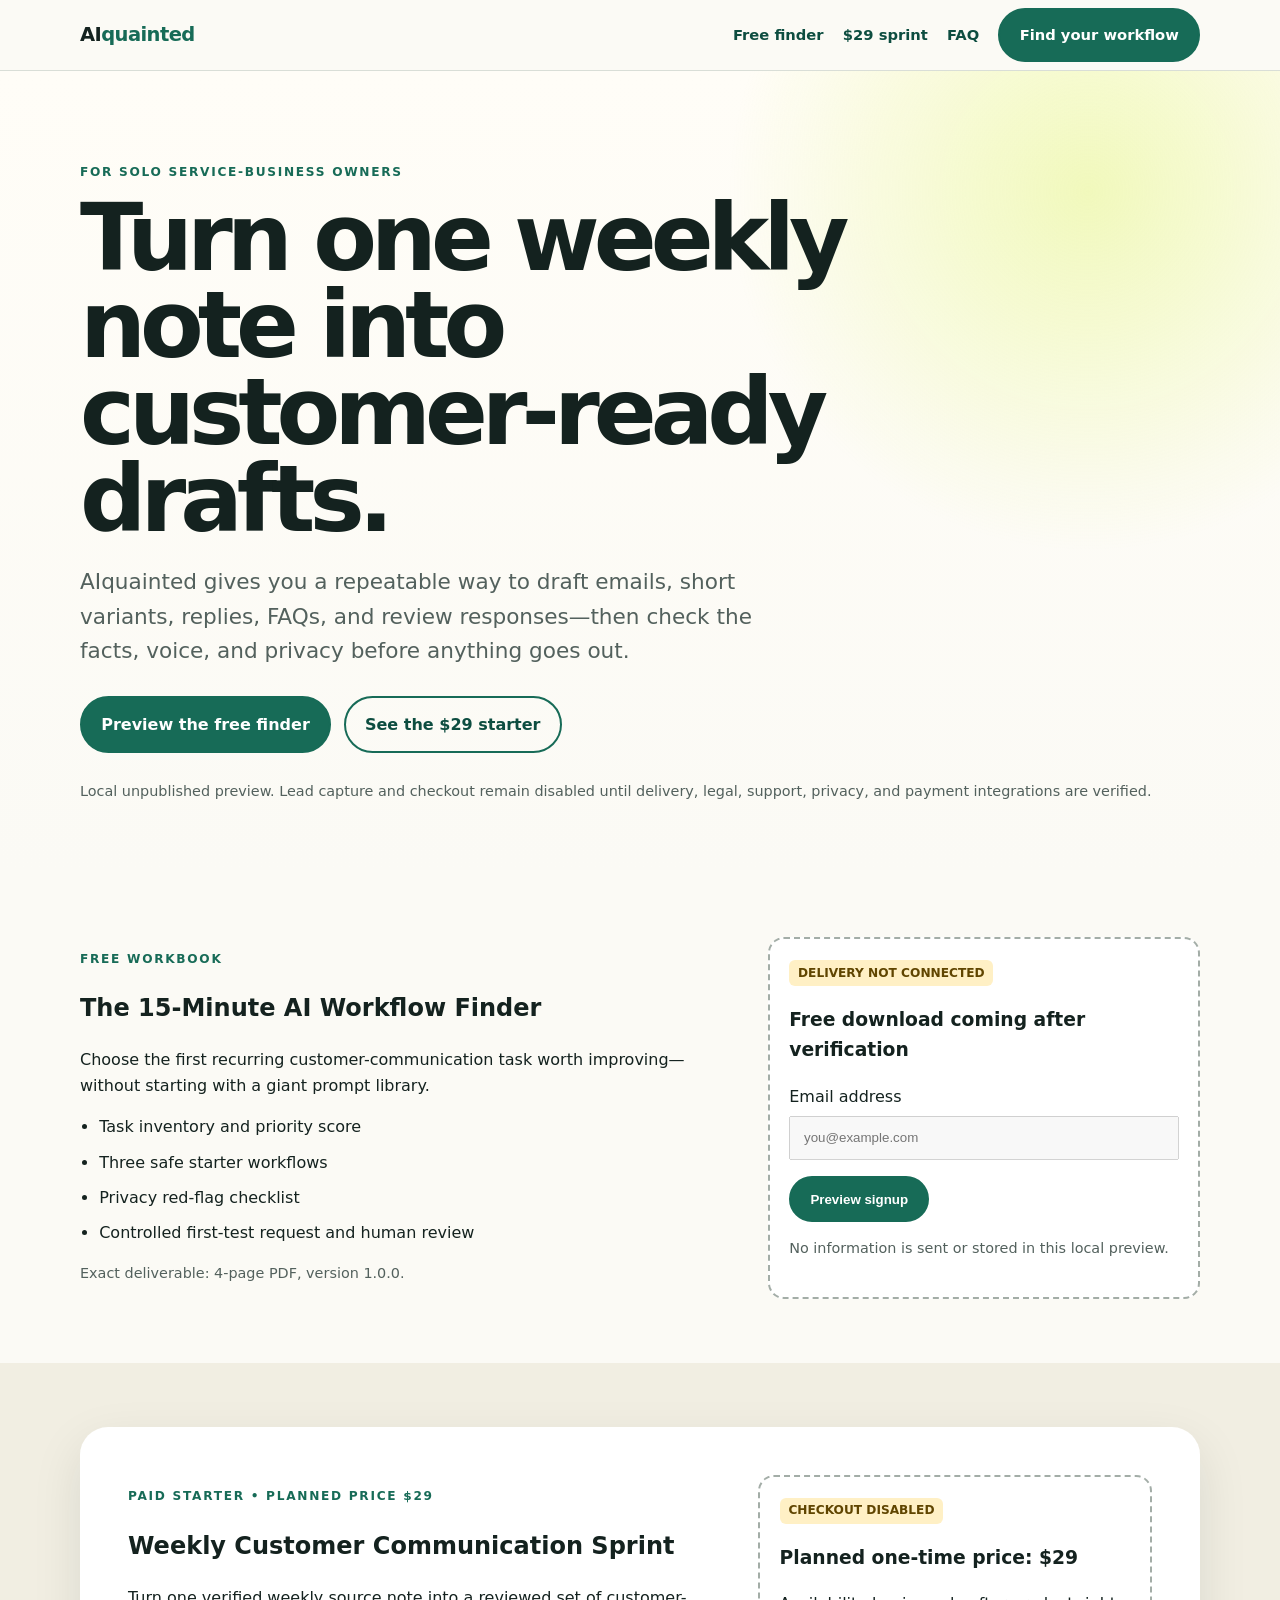
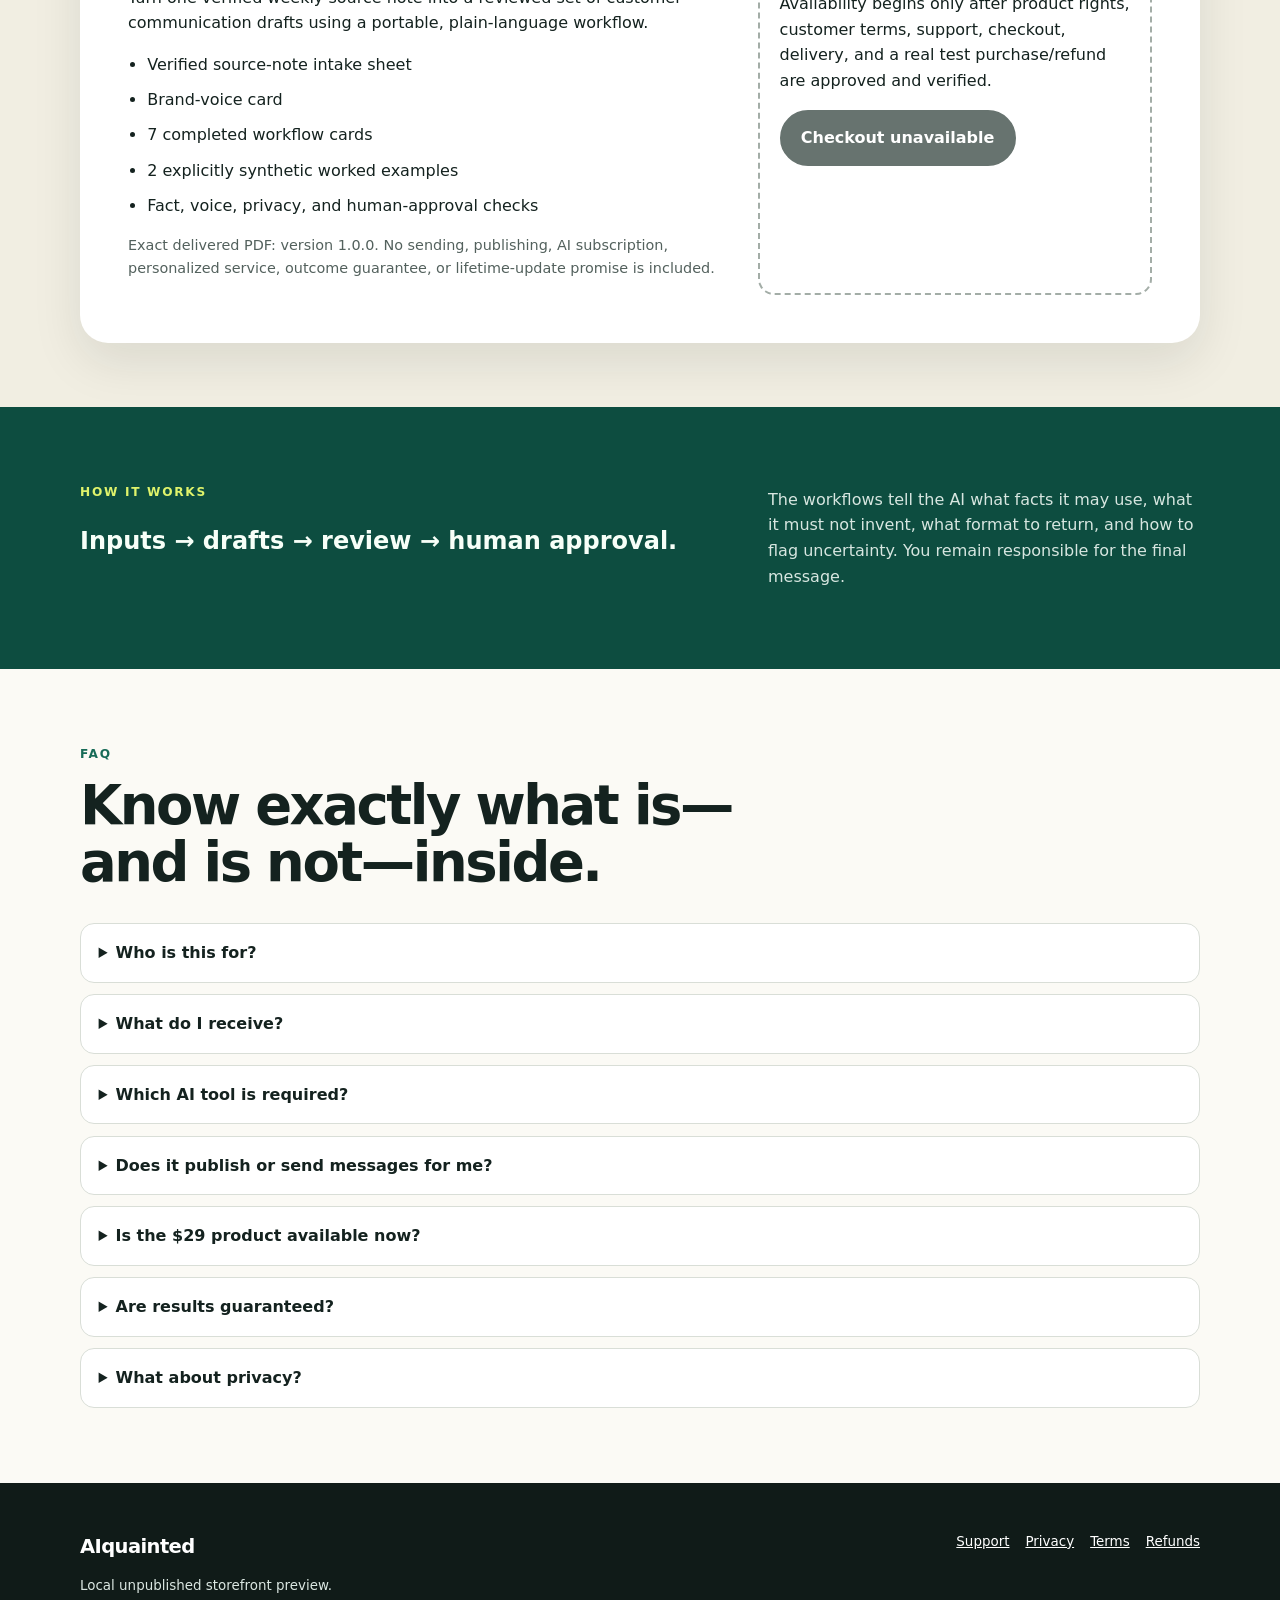
==== index.html @ bd60808c "Publish AIquainted prelaunch storefront" ====
<!doctype html><html lang="en"><head><meta charset="utf-8"><meta name="viewport" content="width=device-width,initial-scale=1"><meta name="description" content="A practical weekly customer-communication workflow for solo service-business owners."><title>AIquainted — Customer communication workflows for solo owners</title><link rel="stylesheet" href="assets/styles.css"><script defer src="assets/config.js"></script><script defer src="assets/site.js"></script></head><body><a class="skip" href="#main">Skip to content</a><header class="site-header"><div class="wrap nav"><a class="brand" href="index.html">AI<span>quainted</span></a><nav aria-label="Primary"><ul><li><a href="#free">Free finder</a></li><li><a href="#sprint">$29 sprint</a></li><li><a href="#faq">FAQ</a></li><li><a class="button" href="#free">Find your workflow</a></li></ul></nav></div></header><main id="main"><section class="hero"><div class="wrap"><p class="eyebrow">For solo service-business owners</p><h1>Turn one weekly note into customer-ready drafts.</h1><p class="lede">AIquainted gives you a repeatable way to draft emails, short variants, replies, FAQs, and review responses—then check the facts, voice, and privacy before anything goes out.</p><div class="actions"><a class="button" href="#free">Preview the free finder</a><a class="button secondary" href="#sprint">See the $29 starter</a></div><p class="note">Local unpublished preview. Lead capture and checkout remain disabled until delivery, legal, support, privacy, and payment integrations are verified.</p></div></section><section id="free"><div class="wrap two-col"><div><p class="eyebrow">Free workbook</p><h2>The 15-Minute AI Workflow Finder</h2><p>Choose the first recurring customer-communication task worth improving—without starting with a giant prompt library.</p><ul class="checklist"><li>Task inventory and priority score</li><li>Three safe starter workflows</li><li>Privacy red-flag checklist</li><li>Controlled first-test request and human review</li></ul><p class="note">Exact deliverable: 4-page PDF, version 1.0.0.</p></div><form class="placeholder" data-lead-form novalidate><span class="status">Delivery not connected</span><h3>Free download coming after verification</h3><label for="email">Email address</label><input id="email" name="email" type="email" autocomplete="email" disabled style="width:100%;padding:.8rem;margin:.4rem 0 1rem" placeholder="you@example.com"><button class="button" type="submit">Preview signup</button><p class="note">No information is sent or stored in this local preview.</p><p role="status" aria-live="polite"></p></form></div></section><section id="sprint" class="product"><div class="wrap"><div class="product-box two-col"><div><p class="eyebrow">Paid starter • planned price $29</p><h2>Weekly Customer Communication Sprint</h2><p>Turn one verified weekly source note into a reviewed set of customer-communication drafts using a portable, plain-language workflow.</p><ul class="checklist"><li>Verified source-note intake sheet</li><li>Brand-voice card</li><li>7 completed workflow cards</li><li>2 explicitly synthetic worked examples</li><li>Fact, voice, privacy, and human-approval checks</li></ul><p class="note">Exact delivered PDF: version 1.0.0. No sending, publishing, AI subscription, personalized service, outcome guarantee, or lifetime-update promise is included.</p></div><div class="placeholder"><span class="status">Checkout disabled</span><h3>Planned one-time price: $29</h3><p>Availability begins only after product rights, customer terms, support, checkout, delivery, and a real test purchase/refund are approved and verified.</p><a class="button" href="#" aria-disabled="true" data-event="checkout_start">Checkout unavailable</a></div></div></div></section><section class="band"><div class="wrap two-col"><div><p class="eyebrow">How it works</p><h2>Inputs → drafts → review → human approval.</h2></div><div><p>The workflows tell the AI what facts it may use, what it must not invent, what format to return, and how to flag uncertainty. You remain responsible for the final message.</p></div></div></section><section id="faq" class="faq"><div class="wrap"><div class="section-head"><p class="eyebrow">FAQ</p><h2>Know exactly what is—and is not—inside.</h2></div><details><summary>Who is this for?</summary><p>Solo service-business owners who create customer communications at least a few times a month and want a more repeatable AI-assisted process.</p></details><details><summary>What do I receive?</summary><p>The free Finder is a 4-page PDF. The paid Sprint is a versioned PDF containing two setup sheets, 7 workflow cards, 2 synthetic examples, and final review instructions.</p></details><details><summary>Which AI tool is required?</summary><p>No specific brand is required. The copy/paste workflows are designed for major general-purpose chat assistants. You provide your own tool and must check its current data controls.</p></details><details><summary>Does it publish or send messages for me?</summary><p>No. It creates a controlled drafting and review process. A human must verify and approve every customer-facing output.</p></details><details><summary>Is the $29 product available now?</summary><p>No. $29 is the planned initial test price. Checkout and lead capture are disabled until legal terms, support, delivery, payment, privacy, and end-to-end testing are complete.</p></details><details><summary>Are results guaranteed?</summary><p>No. AI output varies and can be incorrect. The package includes review steps but does not guarantee time savings, sales, accuracy, or other business outcomes.</p></details><details><summary>What about privacy?</summary><p>Do not paste secrets or customer-sensitive information. Use redacted placeholders and review the chosen provider’s current data settings and policies.</p></details></div></section></main><footer class="site-footer"><div class="wrap footer-grid"><div><a class="brand" href="index.html" style="color:white">AIquainted</a><p class="small">Local unpublished storefront preview.</p></div><div class="footer-links small"><a href="support.html">Support</a><a href="privacy.html">Privacy</a><a href="terms.html">Terms</a><a href="refunds.html">Refunds</a></div></div></footer></body></html>
---- assets/styles.css ----
:root{--ink:#14221f;--muted:#53615d;--paper:#fbfaf5;--cream:#f1eee2;--green:#176b57;--green2:#0d4d40;--lime:#dff36b;--line:#d9ded7;--white:#fff;--shadow:0 18px 50px rgba(20,34,31,.10);font-family:Inter,ui-sans-serif,system-ui,-apple-system,BlinkMacSystemFont,"Segoe UI",sans-serif;color:var(--ink);background:var(--paper);font-synthesis:none}*{box-sizing:border-box}html{scroll-behavior:smooth}body{margin:0;line-height:1.6}a{color:var(--green2)}a:focus-visible,button:focus-visible,input:focus-visible{outline:3px solid #d09b00;outline-offset:3px}.skip{position:absolute;left:-9999px}.skip:focus{left:1rem;top:1rem;background:#fff;padding:.7rem;z-index:99}.wrap{width:min(1120px,calc(100% - 2rem));margin:auto}.site-header{position:sticky;top:0;z-index:20;background:rgba(251,250,245,.95);border-bottom:1px solid var(--line);backdrop-filter:blur(12px)}.nav{min-height:70px;display:flex;align-items:center;justify-content:space-between;gap:1rem}.brand{font-size:1.22rem;font-weight:850;text-decoration:none;color:var(--ink);letter-spacing:-.03em}.brand span{color:var(--green)}nav ul{display:flex;align-items:center;gap:1.2rem;list-style:none;margin:0;padding:0}nav a{text-decoration:none;font-weight:700;font-size:.92rem}.hero{padding:5rem 0 3.5rem;background:radial-gradient(circle at 85% 15%,rgba(223,243,107,.42),transparent 28%),linear-gradient(180deg,#fffdf7,var(--paper))}.eyebrow{color:var(--green);font-size:.76rem;letter-spacing:.14em;text-transform:uppercase;font-weight:900}.hero-grid,.two-col{display:grid;gap:2.5rem}.hero h1{font-size:clamp(2.5rem,8vw,5.8rem);line-height:.94;letter-spacing:-.065em;max-width:850px;margin:.4rem 0 1.25rem}.lede{font-size:clamp(1.1rem,2vw,1.35rem);color:var(--muted);max-width:700px}.actions{display:flex;flex-wrap:wrap;gap:.8rem;margin:1.7rem 0}.button{display:inline-block;border-radius:999px;padding:.85rem 1.2rem;background:var(--green);color:#fff;text-decoration:none;font-weight:800;border:2px solid var(--green);cursor:pointer}.button:hover{background:var(--green2)}.button.secondary{background:transparent;color:var(--green2)}.button[aria-disabled=true]{background:#67736f;border-color:#67736f;cursor:not-allowed}.note{font-size:.9rem;color:var(--muted)}section{padding:4rem 0}.section-head{max-width:720px;margin-bottom:2rem}.section-head h2,h1.page-title{font-size:clamp(2rem,5vw,3.4rem);line-height:1.05;letter-spacing:-.045em;margin:.3rem 0 1rem}.cards{display:grid;gap:1rem}.card{background:#fff;border:1px solid var(--line);border-radius:20px;padding:1.35rem;box-shadow:0 8px 24px rgba(20,34,31,.04)}.card h3{margin:.1rem 0 .5rem}.number{font-weight:900;color:var(--green);font-size:.85rem}.band{background:var(--green2);color:#f7fff8}.band .eyebrow{color:var(--lime)}.band .note,.band p{color:#d7e6e0}.product{background:var(--cream)}.product-box{background:#fff;border-radius:28px;padding:clamp(1.4rem,4vw,3rem);box-shadow:var(--shadow)}.checklist{padding-left:1.2rem}.checklist li{margin:.6rem 0}.placeholder{border:2px dashed #a3ada7;background:#fff;padding:1.2rem;border-radius:16px}.status{display:inline-block;background:#fff0c5;color:#604500;padding:.2rem .55rem;border-radius:6px;font-size:.76rem;font-weight:900;text-transform:uppercase}.faq details{background:#fff;border:1px solid var(--line);border-radius:14px;padding:1rem 1.1rem;margin:.7rem 0}.faq summary{font-weight:800;cursor:pointer}.page{padding:4rem 0;min-height:65vh}.prose{max-width:780px}.prose h2{margin-top:2rem}.callout{border-left:5px solid var(--lime);background:#f4f7e4;padding:1rem 1.2rem}.site-footer{background:#101b18;color:#dbe7e2;padding:3rem 0}.site-footer a{color:#fff}.footer-grid{display:grid;gap:1.5rem}.footer-links{display:flex;flex-wrap:wrap;gap:1rem}.small{font-size:.84rem}.visually-hidden{position:absolute;width:1px;height:1px;padding:0;margin:-1px;overflow:hidden;clip:rect(0,0,0,0);white-space:nowrap;border:0}@media(min-width:700px){.cards{grid-template-columns:repeat(3,1fr)}.two-col{grid-template-columns:1.2fr .8fr}.footer-grid{grid-template-columns:1fr auto;align-items:start}}@media(max-width:699px){nav ul li:not(:last-child){display:none}.hero{padding-top:3.5rem}.button{width:100%;text-align:center}}@media(prefers-reduced-motion:reduce){html{scroll-behavior:auto}*{animation:none!important;transition:none!important}}
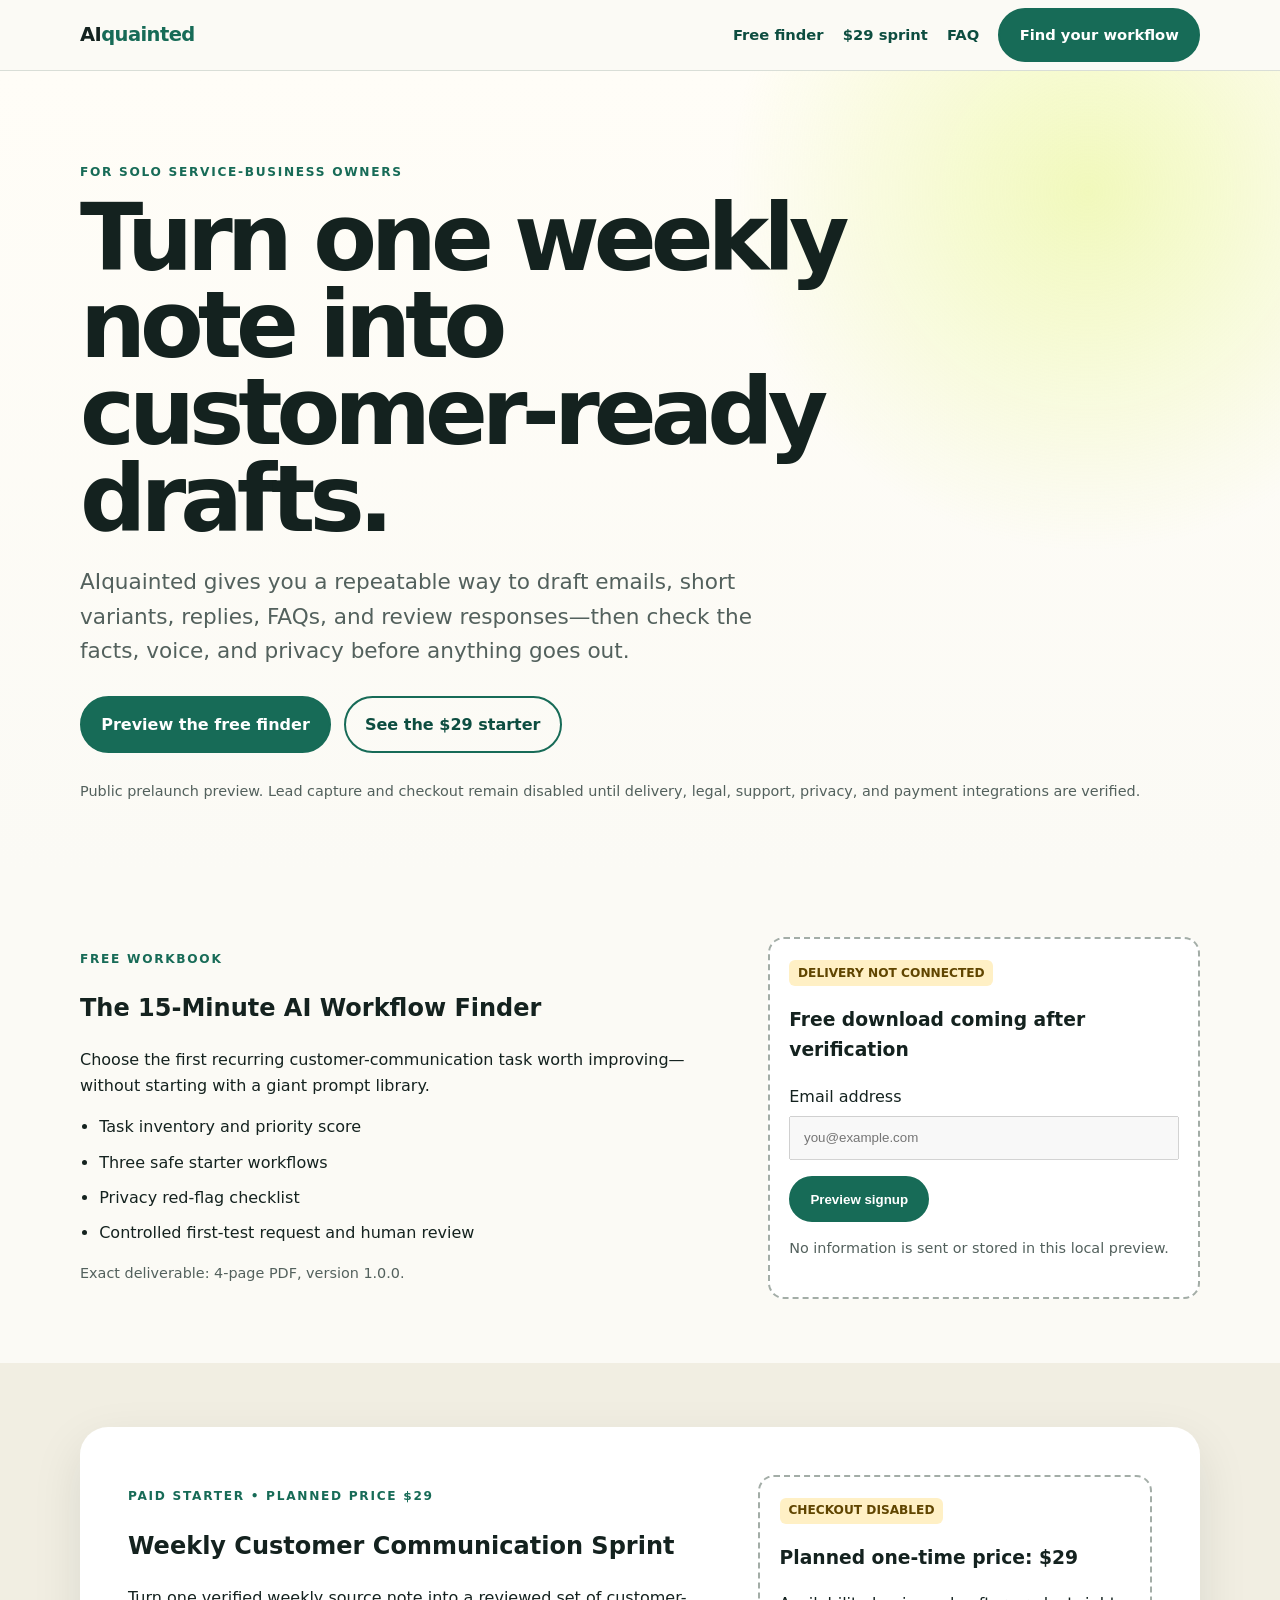
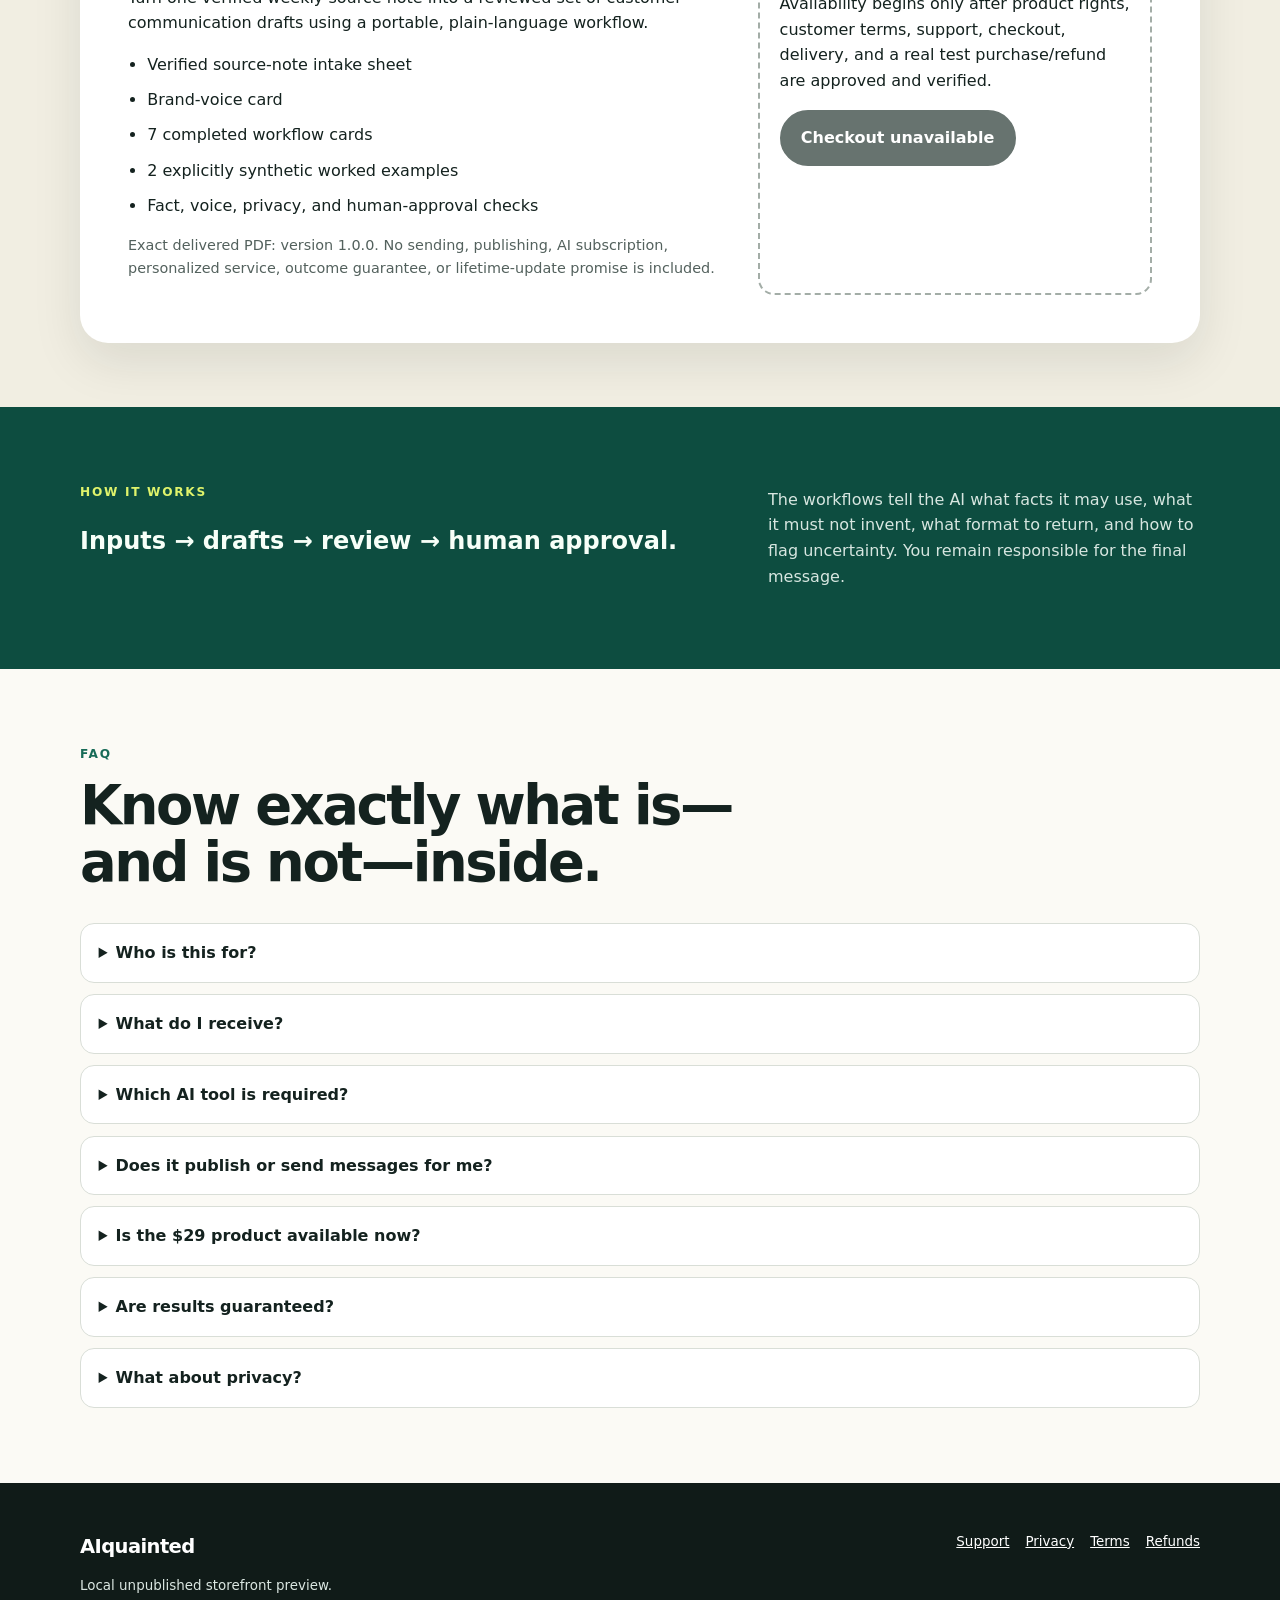
==== commit de241652: "Correct prelaunch status wording" ====
--- a/index.html
+++ b/index.html
@@ -1 +1 @@
-<!doctype html><html lang="en"><head><meta charset="utf-8"><meta name="viewport" content="width=device-width,initial-scale=1"><meta name="description" content="A practical weekly customer-communication workflow for solo service-business owners."><title>AIquainted — Customer communication workflows for solo owners</title><link rel="stylesheet" href="assets/styles.css"><script defer src="assets/config.js"></script><script defer src="assets/site.js"></script></head><body><a class="skip" href="#main">Skip to content</a><header class="site-header"><div class="wrap nav"><a class="brand" href="index.html">AI<span>quainted</span></a><nav aria-label="Primary"><ul><li><a href="#free">Free finder</a></li><li><a href="#sprint">$29 sprint</a></li><li><a href="#faq">FAQ</a></li><li><a class="button" href="#free">Find your workflow</a></li></ul></nav></div></header><main id="main"><section class="hero"><div class="wrap"><p class="eyebrow">For solo service-business owners</p><h1>Turn one weekly note into customer-ready drafts.</h1><p class="lede">AIquainted gives you a repeatable way to draft emails, short variants, replies, FAQs, and review responses—then check the facts, voice, and privacy before anything goes out.</p><div class="actions"><a class="button" href="#free">Preview the free finder</a><a class="button secondary" href="#sprint">See the $29 starter</a></div><p class="note">Local unpublished preview. Lead capture and checkout remain disabled until delivery, legal, support, privacy, and payment integrations are verified.</p></div></section><section id="free"><div class="wrap two-col"><div><p class="eyebrow">Free workbook</p><h2>The 15-Minute AI Workflow Finder</h2><p>Choose the first recurring customer-communication task worth improving—without starting with a giant prompt library.</p><ul class="checklist"><li>Task inventory and priority score</li><li>Three safe starter workflows</li><li>Privacy red-flag checklist</li><li>Controlled first-test request and human review</li></ul><p class="note">Exact deliverable: 4-page PDF, version 1.0.0.</p></div><form class="placeholder" data-lead-form novalidate><span class="status">Delivery not connected</span><h3>Free download coming after verification</h3><label for="email">Email address</label><input id="email" name="email" type="email" autocomplete="email" disabled style="width:100%;padding:.8rem;margin:.4rem 0 1rem" placeholder="you@example.com"><button class="button" type="submit">Preview signup</button><p class="note">No information is sent or stored in this local preview.</p><p role="status" aria-live="polite"></p></form></div></section><section id="sprint" class="product"><div class="wrap"><div class="product-box two-col"><div><p class="eyebrow">Paid starter • planned price $29</p><h2>Weekly Customer Communication Sprint</h2><p>Turn one verified weekly source note into a reviewed set of customer-communication drafts using a portable, plain-language workflow.</p><ul class="checklist"><li>Verified source-note intake sheet</li><li>Brand-voice card</li><li>7 completed workflow cards</li><li>2 explicitly synthetic worked examples</li><li>Fact, voice, privacy, and human-approval checks</li></ul><p class="note">Exact delivered PDF: version 1.0.0. No sending, publishing, AI subscription, personalized service, outcome guarantee, or lifetime-update promise is included.</p></div><div class="placeholder"><span class="status">Checkout disabled</span><h3>Planned one-time price: $29</h3><p>Availability begins only after product rights, customer terms, support, checkout, delivery, and a real test purchase/refund are approved and verified.</p><a class="button" href="#" aria-disabled="true" data-event="checkout_start">Checkout unavailable</a></div></div></div></section><section class="band"><div class="wrap two-col"><div><p class="eyebrow">How it works</p><h2>Inputs → drafts → review → human approval.</h2></div><div><p>The workflows tell the AI what facts it may use, what it must not invent, what format to return, and how to flag uncertainty. You remain responsible for the final message.</p></div></div></section><section id="faq" class="faq"><div class="wrap"><div class="section-head"><p class="eyebrow">FAQ</p><h2>Know exactly what is—and is not—inside.</h2></div><details><summary>Who is this for?</summary><p>Solo service-business owners who create customer communications at least a few times a month and want a more repeatable AI-assisted process.</p></details><details><summary>What do I receive?</summary><p>The free Finder is a 4-page PDF. The paid Sprint is a versioned PDF containing two setup sheets, 7 workflow cards, 2 synthetic examples, and final review instructions.</p></details><details><summary>Which AI tool is required?</summary><p>No specific brand is required. The copy/paste workflows are designed for major general-purpose chat assistants. You provide your own tool and must check its current data controls.</p></details><details><summary>Does it publish or send messages for me?</summary><p>No. It creates a controlled drafting and review process. A human must verify and approve every customer-facing output.</p></details><details><summary>Is the $29 product available now?</summary><p>No. $29 is the planned initial test price. Checkout and lead capture are disabled until legal terms, support, delivery, payment, privacy, and end-to-end testing are complete.</p></details><details><summary>Are results guaranteed?</summary><p>No. AI output varies and can be incorrect. The package includes review steps but does not guarantee time savings, sales, accuracy, or other business outcomes.</p></details><details><summary>What about privacy?</summary><p>Do not paste secrets or customer-sensitive information. Use redacted placeholders and review the chosen provider’s current data settings and policies.</p></details></div></section></main><footer class="site-footer"><div class="wrap footer-grid"><div><a class="brand" href="index.html" style="color:white">AIquainted</a><p class="small">Local unpublished storefront preview.</p></div><div class="footer-links small"><a href="support.html">Support</a><a href="privacy.html">Privacy</a><a href="terms.html">Terms</a><a href="refunds.html">Refunds</a></div></div></footer></body></html>+<!doctype html><html lang="en"><head><meta charset="utf-8"><meta name="viewport" content="width=device-width,initial-scale=1"><meta name="description" content="A practical weekly customer-communication workflow for solo service-business owners."><title>AIquainted — Customer communication workflows for solo owners</title><link rel="stylesheet" href="assets/styles.css"><script defer src="assets/config.js"></script><script defer src="assets/site.js"></script></head><body><a class="skip" href="#main">Skip to content</a><header class="site-header"><div class="wrap nav"><a class="brand" href="index.html">AI<span>quainted</span></a><nav aria-label="Primary"><ul><li><a href="#free">Free finder</a></li><li><a href="#sprint">$29 sprint</a></li><li><a href="#faq">FAQ</a></li><li><a class="button" href="#free">Find your workflow</a></li></ul></nav></div></header><main id="main"><section class="hero"><div class="wrap"><p class="eyebrow">For solo service-business owners</p><h1>Turn one weekly note into customer-ready drafts.</h1><p class="lede">AIquainted gives you a repeatable way to draft emails, short variants, replies, FAQs, and review responses—then check the facts, voice, and privacy before anything goes out.</p><div class="actions"><a class="button" href="#free">Preview the free finder</a><a class="button secondary" href="#sprint">See the $29 starter</a></div><p class="note">Public prelaunch preview. Lead capture and checkout remain disabled until delivery, legal, support, privacy, and payment integrations are verified.</p></div></section><section id="free"><div class="wrap two-col"><div><p class="eyebrow">Free workbook</p><h2>The 15-Minute AI Workflow Finder</h2><p>Choose the first recurring customer-communication task worth improving—without starting with a giant prompt library.</p><ul class="checklist"><li>Task inventory and priority score</li><li>Three safe starter workflows</li><li>Privacy red-flag checklist</li><li>Controlled first-test request and human review</li></ul><p class="note">Exact deliverable: 4-page PDF, version 1.0.0.</p></div><form class="placeholder" data-lead-form novalidate><span class="status">Delivery not connected</span><h3>Free download coming after verification</h3><label for="email">Email address</label><input id="email" name="email" type="email" autocomplete="email" disabled style="width:100%;padding:.8rem;margin:.4rem 0 1rem" placeholder="you@example.com"><button class="button" type="submit">Preview signup</button><p class="note">No information is sent or stored in this local preview.</p><p role="status" aria-live="polite"></p></form></div></section><section id="sprint" class="product"><div class="wrap"><div class="product-box two-col"><div><p class="eyebrow">Paid starter • planned price $29</p><h2>Weekly Customer Communication Sprint</h2><p>Turn one verified weekly source note into a reviewed set of customer-communication drafts using a portable, plain-language workflow.</p><ul class="checklist"><li>Verified source-note intake sheet</li><li>Brand-voice card</li><li>7 completed workflow cards</li><li>2 explicitly synthetic worked examples</li><li>Fact, voice, privacy, and human-approval checks</li></ul><p class="note">Exact delivered PDF: version 1.0.0. No sending, publishing, AI subscription, personalized service, outcome guarantee, or lifetime-update promise is included.</p></div><div class="placeholder"><span class="status">Checkout disabled</span><h3>Planned one-time price: $29</h3><p>Availability begins only after product rights, customer terms, support, checkout, delivery, and a real test purchase/refund are approved and verified.</p><a class="button" href="#" aria-disabled="true" data-event="checkout_start">Checkout unavailable</a></div></div></div></section><section class="band"><div class="wrap two-col"><div><p class="eyebrow">How it works</p><h2>Inputs → drafts → review → human approval.</h2></div><div><p>The workflows tell the AI what facts it may use, what it must not invent, what format to return, and how to flag uncertainty. You remain responsible for the final message.</p></div></div></section><section id="faq" class="faq"><div class="wrap"><div class="section-head"><p class="eyebrow">FAQ</p><h2>Know exactly what is—and is not—inside.</h2></div><details><summary>Who is this for?</summary><p>Solo service-business owners who create customer communications at least a few times a month and want a more repeatable AI-assisted process.</p></details><details><summary>What do I receive?</summary><p>The free Finder is a 4-page PDF. The paid Sprint is a versioned PDF containing two setup sheets, 7 workflow cards, 2 synthetic examples, and final review instructions.</p></details><details><summary>Which AI tool is required?</summary><p>No specific brand is required. The copy/paste workflows are designed for major general-purpose chat assistants. You provide your own tool and must check its current data controls.</p></details><details><summary>Does it publish or send messages for me?</summary><p>No. It creates a controlled drafting and review process. A human must verify and approve every customer-facing output.</p></details><details><summary>Is the $29 product available now?</summary><p>No. $29 is the planned initial test price. Checkout and lead capture are disabled until legal terms, support, delivery, payment, privacy, and end-to-end testing are complete.</p></details><details><summary>Are results guaranteed?</summary><p>No. AI output varies and can be incorrect. The package includes review steps but does not guarantee time savings, sales, accuracy, or other business outcomes.</p></details><details><summary>What about privacy?</summary><p>Do not paste secrets or customer-sensitive information. Use redacted placeholders and review the chosen provider’s current data settings and policies.</p></details></div></section></main><footer class="site-footer"><div class="wrap footer-grid"><div><a class="brand" href="index.html" style="color:white">AIquainted</a><p class="small">Local unpublished storefront preview.</p></div><div class="footer-links small"><a href="support.html">Support</a><a href="privacy.html">Privacy</a><a href="terms.html">Terms</a><a href="refunds.html">Refunds</a></div></div></footer></body></html>
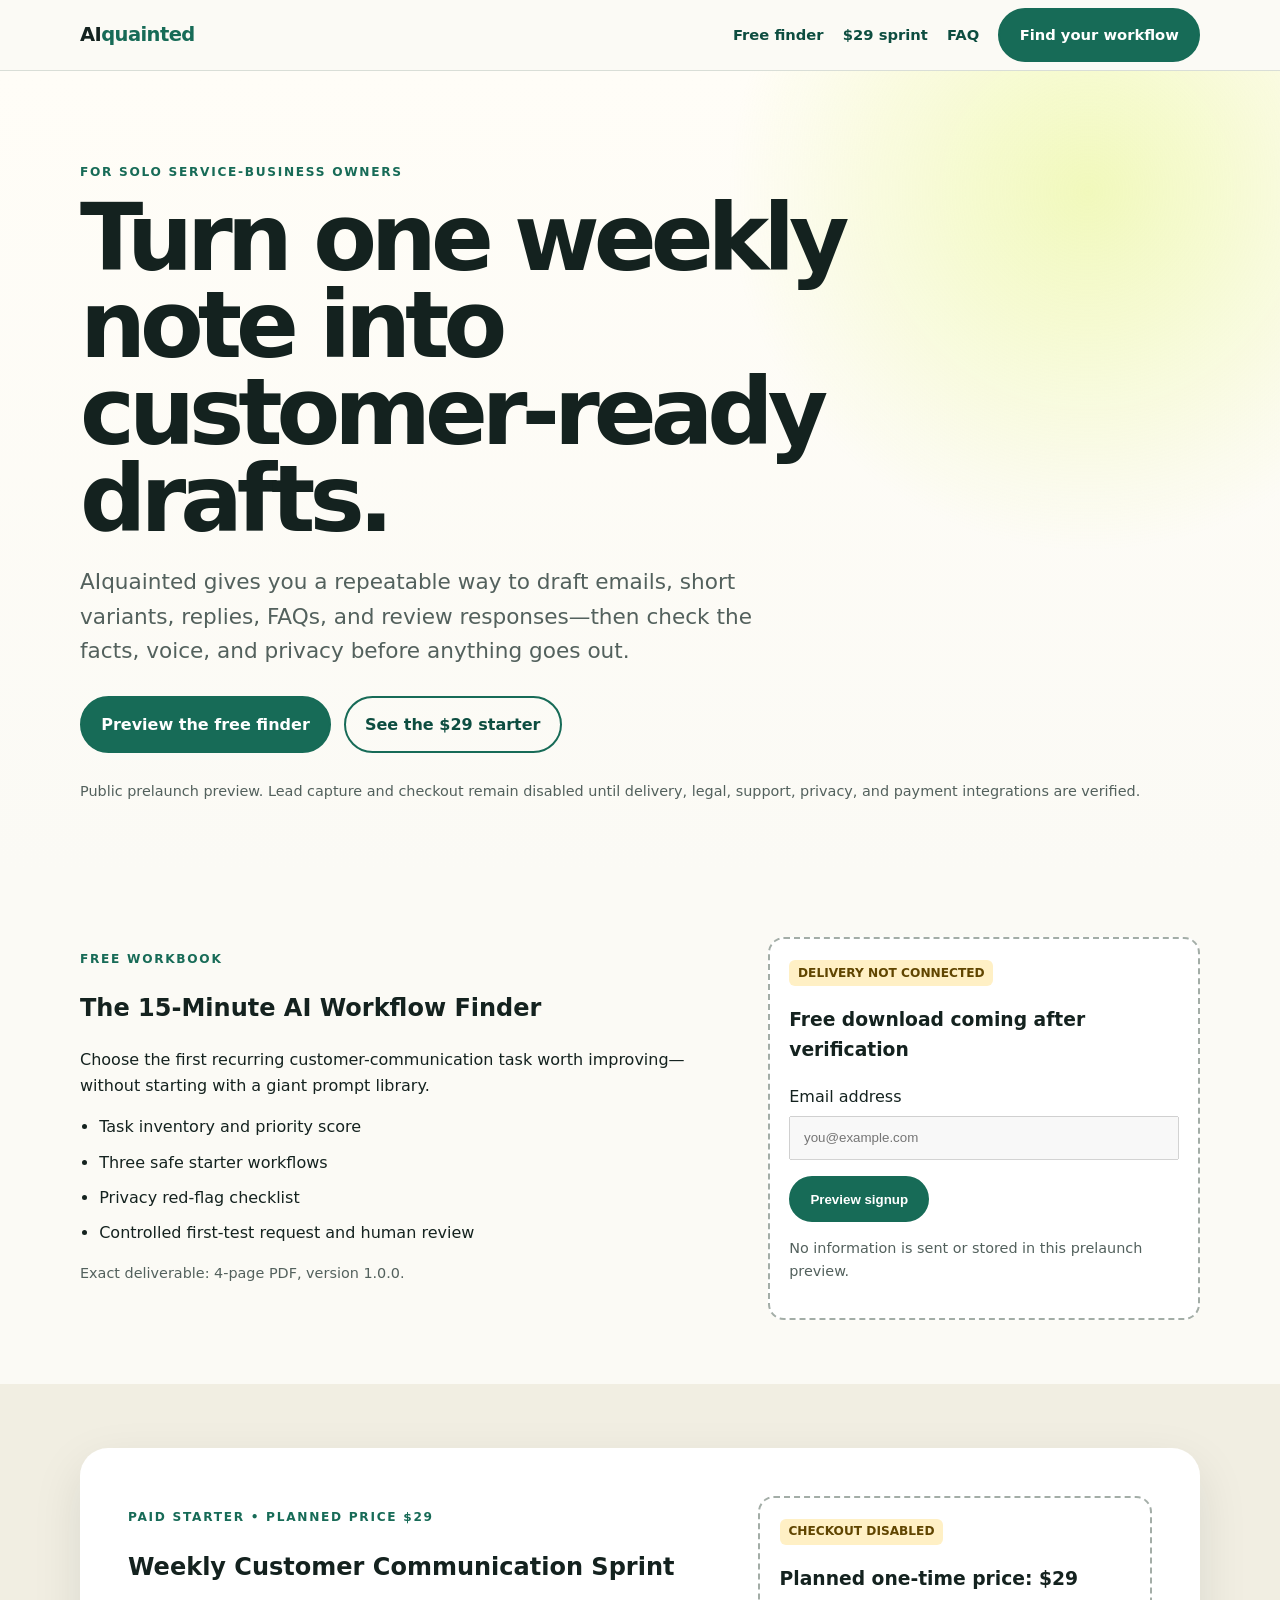
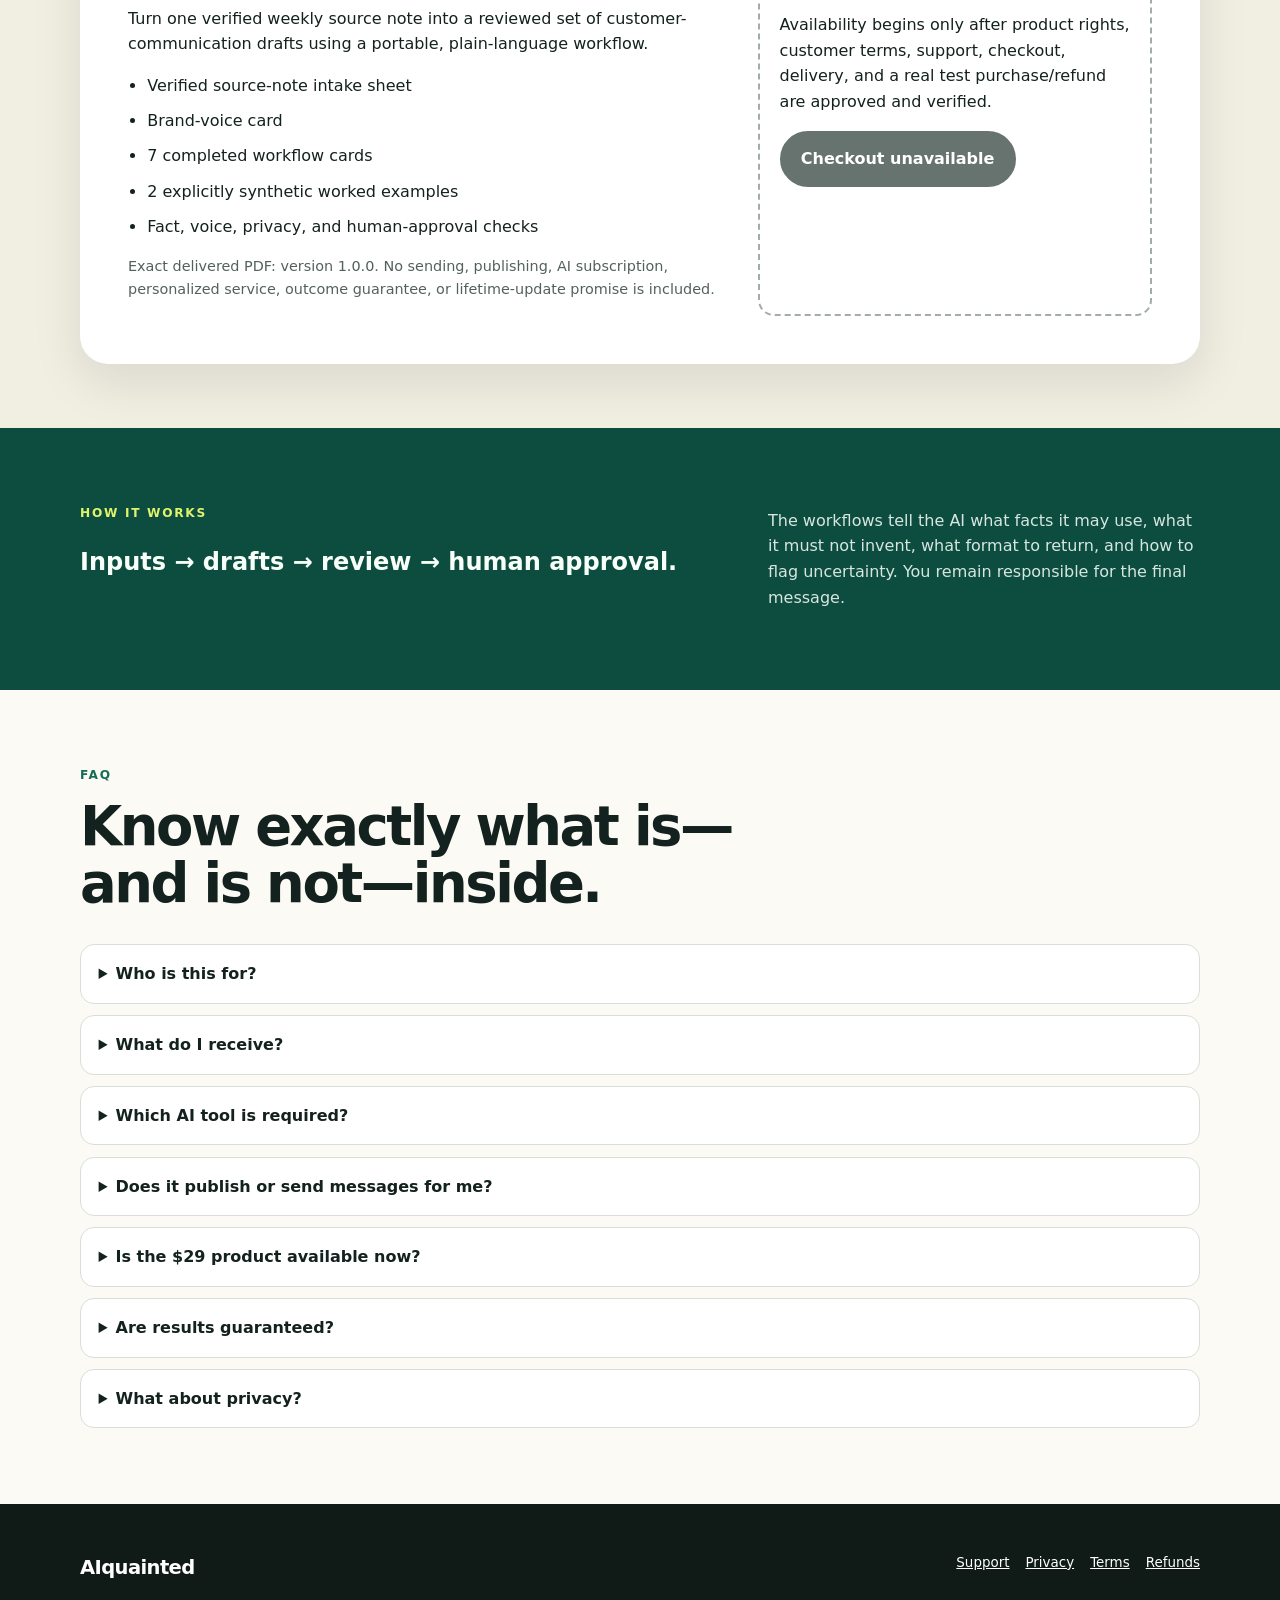
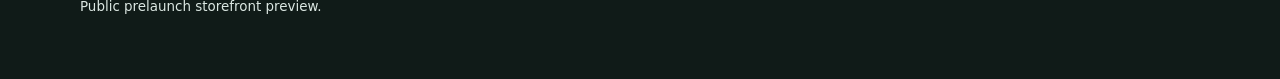
==== commit a3332ee3: "Finalize public preview labels" ====
--- a/index.html
+++ b/index.html
@@ -1 +1 @@
-<!doctype html><html lang="en"><head><meta charset="utf-8"><meta name="viewport" content="width=device-width,initial-scale=1"><meta name="description" content="A practical weekly customer-communication workflow for solo service-business owners."><title>AIquainted — Customer communication workflows for solo owners</title><link rel="stylesheet" href="assets/styles.css"><script defer src="assets/config.js"></script><script defer src="assets/site.js"></script></head><body><a class="skip" href="#main">Skip to content</a><header class="site-header"><div class="wrap nav"><a class="brand" href="index.html">AI<span>quainted</span></a><nav aria-label="Primary"><ul><li><a href="#free">Free finder</a></li><li><a href="#sprint">$29 sprint</a></li><li><a href="#faq">FAQ</a></li><li><a class="button" href="#free">Find your workflow</a></li></ul></nav></div></header><main id="main"><section class="hero"><div class="wrap"><p class="eyebrow">For solo service-business owners</p><h1>Turn one weekly note into customer-ready drafts.</h1><p class="lede">AIquainted gives you a repeatable way to draft emails, short variants, replies, FAQs, and review responses—then check the facts, voice, and privacy before anything goes out.</p><div class="actions"><a class="button" href="#free">Preview the free finder</a><a class="button secondary" href="#sprint">See the $29 starter</a></div><p class="note">Public prelaunch preview. Lead capture and checkout remain disabled until delivery, legal, support, privacy, and payment integrations are verified.</p></div></section><section id="free"><div class="wrap two-col"><div><p class="eyebrow">Free workbook</p><h2>The 15-Minute AI Workflow Finder</h2><p>Choose the first recurring customer-communication task worth improving—without starting with a giant prompt library.</p><ul class="checklist"><li>Task inventory and priority score</li><li>Three safe starter workflows</li><li>Privacy red-flag checklist</li><li>Controlled first-test request and human review</li></ul><p class="note">Exact deliverable: 4-page PDF, version 1.0.0.</p></div><form class="placeholder" data-lead-form novalidate><span class="status">Delivery not connected</span><h3>Free download coming after verification</h3><label for="email">Email address</label><input id="email" name="email" type="email" autocomplete="email" disabled style="width:100%;padding:.8rem;margin:.4rem 0 1rem" placeholder="you@example.com"><button class="button" type="submit">Preview signup</button><p class="note">No information is sent or stored in this local preview.</p><p role="status" aria-live="polite"></p></form></div></section><section id="sprint" class="product"><div class="wrap"><div class="product-box two-col"><div><p class="eyebrow">Paid starter • planned price $29</p><h2>Weekly Customer Communication Sprint</h2><p>Turn one verified weekly source note into a reviewed set of customer-communication drafts using a portable, plain-language workflow.</p><ul class="checklist"><li>Verified source-note intake sheet</li><li>Brand-voice card</li><li>7 completed workflow cards</li><li>2 explicitly synthetic worked examples</li><li>Fact, voice, privacy, and human-approval checks</li></ul><p class="note">Exact delivered PDF: version 1.0.0. No sending, publishing, AI subscription, personalized service, outcome guarantee, or lifetime-update promise is included.</p></div><div class="placeholder"><span class="status">Checkout disabled</span><h3>Planned one-time price: $29</h3><p>Availability begins only after product rights, customer terms, support, checkout, delivery, and a real test purchase/refund are approved and verified.</p><a class="button" href="#" aria-disabled="true" data-event="checkout_start">Checkout unavailable</a></div></div></div></section><section class="band"><div class="wrap two-col"><div><p class="eyebrow">How it works</p><h2>Inputs → drafts → review → human approval.</h2></div><div><p>The workflows tell the AI what facts it may use, what it must not invent, what format to return, and how to flag uncertainty. You remain responsible for the final message.</p></div></div></section><section id="faq" class="faq"><div class="wrap"><div class="section-head"><p class="eyebrow">FAQ</p><h2>Know exactly what is—and is not—inside.</h2></div><details><summary>Who is this for?</summary><p>Solo service-business owners who create customer communications at least a few times a month and want a more repeatable AI-assisted process.</p></details><details><summary>What do I receive?</summary><p>The free Finder is a 4-page PDF. The paid Sprint is a versioned PDF containing two setup sheets, 7 workflow cards, 2 synthetic examples, and final review instructions.</p></details><details><summary>Which AI tool is required?</summary><p>No specific brand is required. The copy/paste workflows are designed for major general-purpose chat assistants. You provide your own tool and must check its current data controls.</p></details><details><summary>Does it publish or send messages for me?</summary><p>No. It creates a controlled drafting and review process. A human must verify and approve every customer-facing output.</p></details><details><summary>Is the $29 product available now?</summary><p>No. $29 is the planned initial test price. Checkout and lead capture are disabled until legal terms, support, delivery, payment, privacy, and end-to-end testing are complete.</p></details><details><summary>Are results guaranteed?</summary><p>No. AI output varies and can be incorrect. The package includes review steps but does not guarantee time savings, sales, accuracy, or other business outcomes.</p></details><details><summary>What about privacy?</summary><p>Do not paste secrets or customer-sensitive information. Use redacted placeholders and review the chosen provider’s current data settings and policies.</p></details></div></section></main><footer class="site-footer"><div class="wrap footer-grid"><div><a class="brand" href="index.html" style="color:white">AIquainted</a><p class="small">Local unpublished storefront preview.</p></div><div class="footer-links small"><a href="support.html">Support</a><a href="privacy.html">Privacy</a><a href="terms.html">Terms</a><a href="refunds.html">Refunds</a></div></div></footer></body></html>+<!doctype html><html lang="en"><head><meta charset="utf-8"><meta name="viewport" content="width=device-width,initial-scale=1"><meta name="description" content="A practical weekly customer-communication workflow for solo service-business owners."><title>AIquainted — Customer communication workflows for solo owners</title><link rel="stylesheet" href="assets/styles.css"><script defer src="assets/config.js"></script><script defer src="assets/site.js"></script></head><body><a class="skip" href="#main">Skip to content</a><header class="site-header"><div class="wrap nav"><a class="brand" href="index.html">AI<span>quainted</span></a><nav aria-label="Primary"><ul><li><a href="#free">Free finder</a></li><li><a href="#sprint">$29 sprint</a></li><li><a href="#faq">FAQ</a></li><li><a class="button" href="#free">Find your workflow</a></li></ul></nav></div></header><main id="main"><section class="hero"><div class="wrap"><p class="eyebrow">For solo service-business owners</p><h1>Turn one weekly note into customer-ready drafts.</h1><p class="lede">AIquainted gives you a repeatable way to draft emails, short variants, replies, FAQs, and review responses—then check the facts, voice, and privacy before anything goes out.</p><div class="actions"><a class="button" href="#free">Preview the free finder</a><a class="button secondary" href="#sprint">See the $29 starter</a></div><p class="note">Public prelaunch preview. Lead capture and checkout remain disabled until delivery, legal, support, privacy, and payment integrations are verified.</p></div></section><section id="free"><div class="wrap two-col"><div><p class="eyebrow">Free workbook</p><h2>The 15-Minute AI Workflow Finder</h2><p>Choose the first recurring customer-communication task worth improving—without starting with a giant prompt library.</p><ul class="checklist"><li>Task inventory and priority score</li><li>Three safe starter workflows</li><li>Privacy red-flag checklist</li><li>Controlled first-test request and human review</li></ul><p class="note">Exact deliverable: 4-page PDF, version 1.0.0.</p></div><form class="placeholder" data-lead-form novalidate><span class="status">Delivery not connected</span><h3>Free download coming after verification</h3><label for="email">Email address</label><input id="email" name="email" type="email" autocomplete="email" disabled style="width:100%;padding:.8rem;margin:.4rem 0 1rem" placeholder="you@example.com"><button class="button" type="submit">Preview signup</button><p class="note">No information is sent or stored in this prelaunch preview.</p><p role="status" aria-live="polite"></p></form></div></section><section id="sprint" class="product"><div class="wrap"><div class="product-box two-col"><div><p class="eyebrow">Paid starter • planned price $29</p><h2>Weekly Customer Communication Sprint</h2><p>Turn one verified weekly source note into a reviewed set of customer-communication drafts using a portable, plain-language workflow.</p><ul class="checklist"><li>Verified source-note intake sheet</li><li>Brand-voice card</li><li>7 completed workflow cards</li><li>2 explicitly synthetic worked examples</li><li>Fact, voice, privacy, and human-approval checks</li></ul><p class="note">Exact delivered PDF: version 1.0.0. No sending, publishing, AI subscription, personalized service, outcome guarantee, or lifetime-update promise is included.</p></div><div class="placeholder"><span class="status">Checkout disabled</span><h3>Planned one-time price: $29</h3><p>Availability begins only after product rights, customer terms, support, checkout, delivery, and a real test purchase/refund are approved and verified.</p><a class="button" href="#" aria-disabled="true" data-event="checkout_start">Checkout unavailable</a></div></div></div></section><section class="band"><div class="wrap two-col"><div><p class="eyebrow">How it works</p><h2>Inputs → drafts → review → human approval.</h2></div><div><p>The workflows tell the AI what facts it may use, what it must not invent, what format to return, and how to flag uncertainty. You remain responsible for the final message.</p></div></div></section><section id="faq" class="faq"><div class="wrap"><div class="section-head"><p class="eyebrow">FAQ</p><h2>Know exactly what is—and is not—inside.</h2></div><details><summary>Who is this for?</summary><p>Solo service-business owners who create customer communications at least a few times a month and want a more repeatable AI-assisted process.</p></details><details><summary>What do I receive?</summary><p>The free Finder is a 4-page PDF. The paid Sprint is a versioned PDF containing two setup sheets, 7 workflow cards, 2 synthetic examples, and final review instructions.</p></details><details><summary>Which AI tool is required?</summary><p>No specific brand is required. The copy/paste workflows are designed for major general-purpose chat assistants. You provide your own tool and must check its current data controls.</p></details><details><summary>Does it publish or send messages for me?</summary><p>No. It creates a controlled drafting and review process. A human must verify and approve every customer-facing output.</p></details><details><summary>Is the $29 product available now?</summary><p>No. $29 is the planned initial test price. Checkout and lead capture are disabled until legal terms, support, delivery, payment, privacy, and end-to-end testing are complete.</p></details><details><summary>Are results guaranteed?</summary><p>No. AI output varies and can be incorrect. The package includes review steps but does not guarantee time savings, sales, accuracy, or other business outcomes.</p></details><details><summary>What about privacy?</summary><p>Do not paste secrets or customer-sensitive information. Use redacted placeholders and review the chosen provider’s current data settings and policies.</p></details></div></section></main><footer class="site-footer"><div class="wrap footer-grid"><div><a class="brand" href="index.html" style="color:white">AIquainted</a><p class="small">Public prelaunch storefront preview.</p></div><div class="footer-links small"><a href="support.html">Support</a><a href="privacy.html">Privacy</a><a href="terms.html">Terms</a><a href="refunds.html">Refunds</a></div></div></footer></body></html>
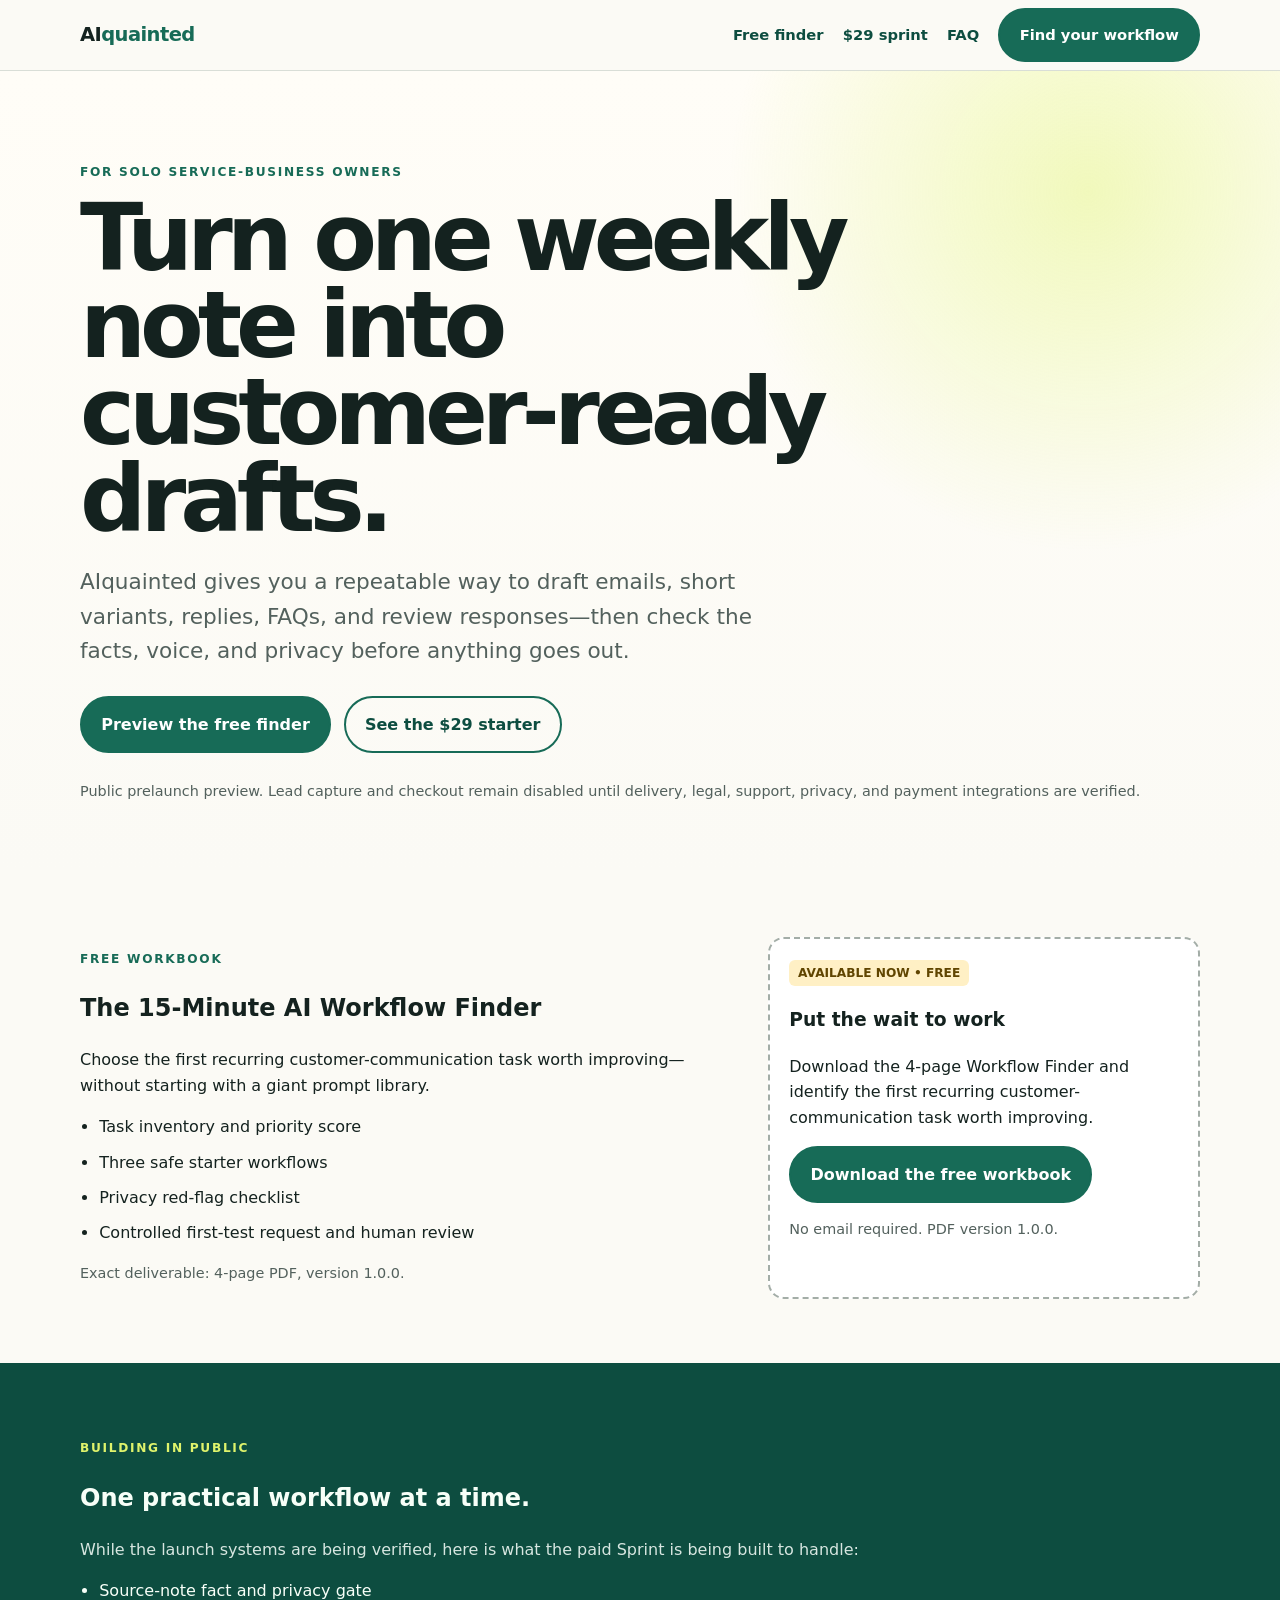
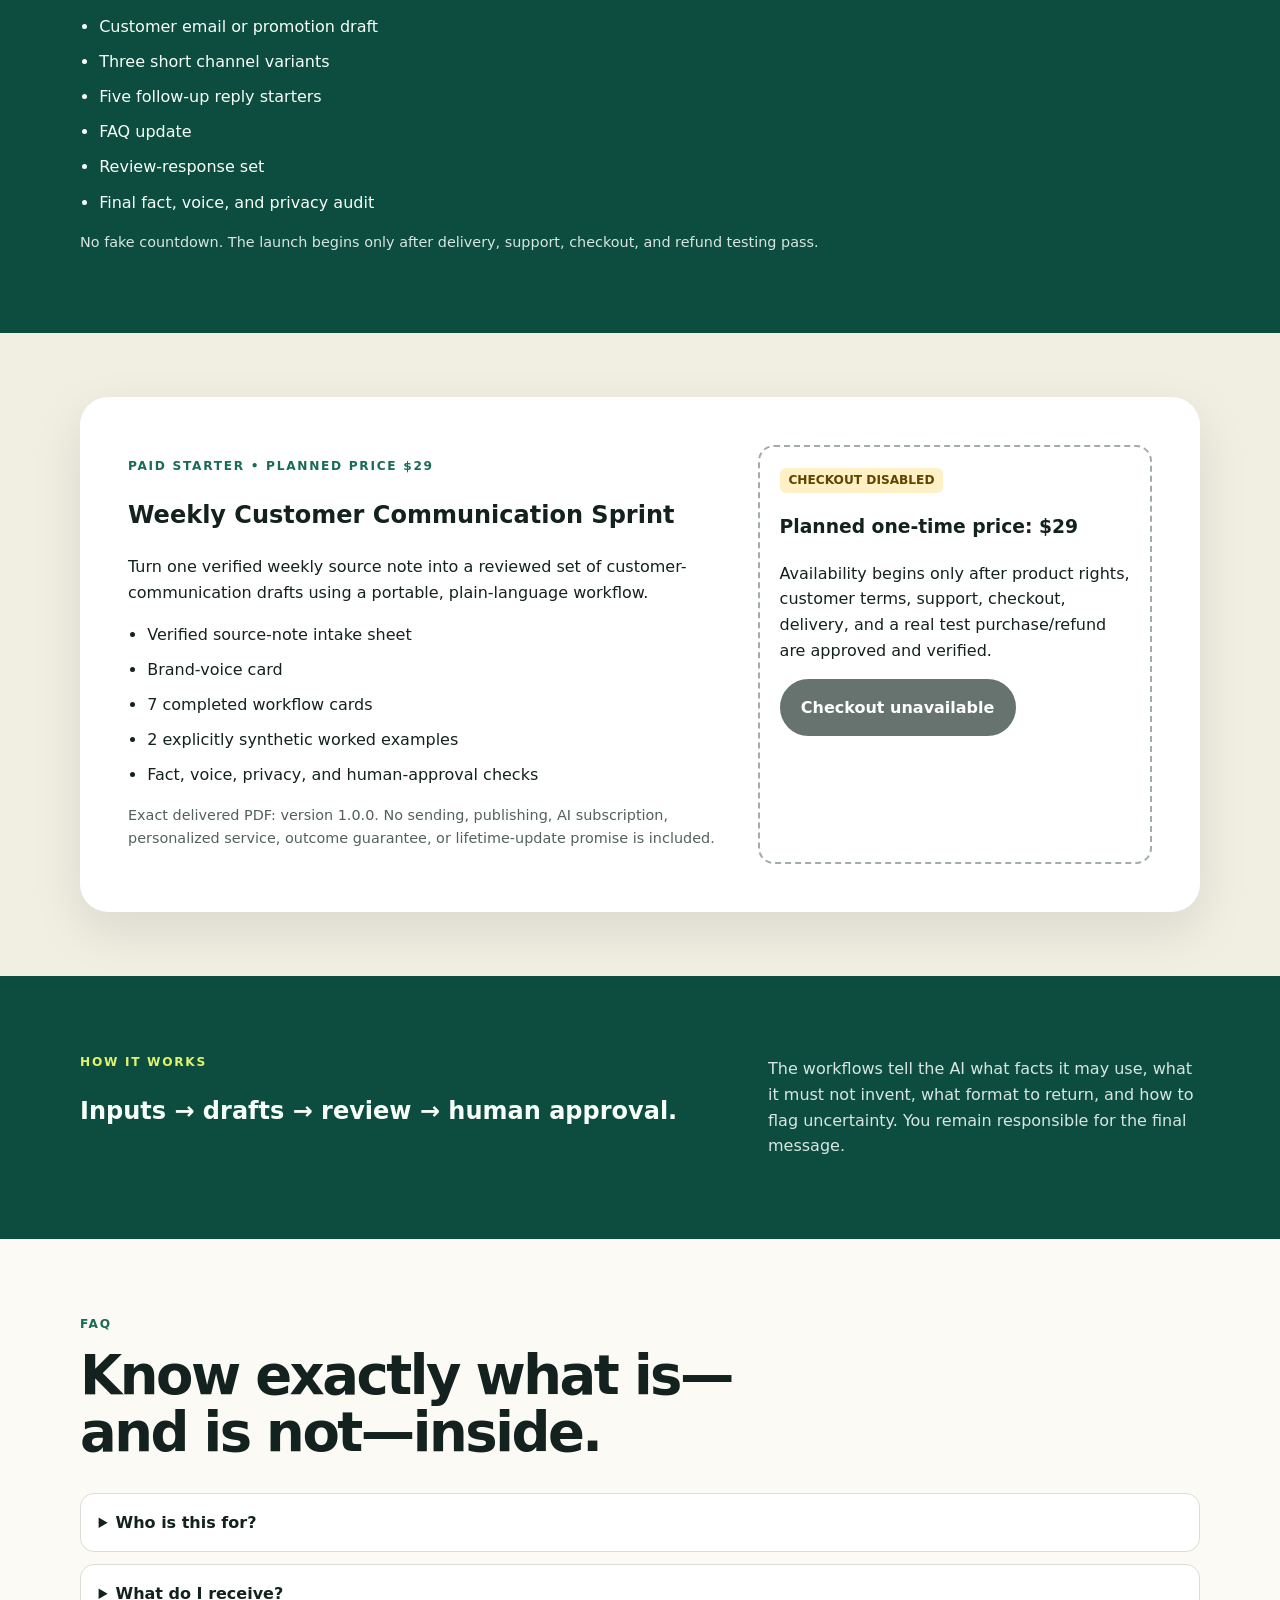
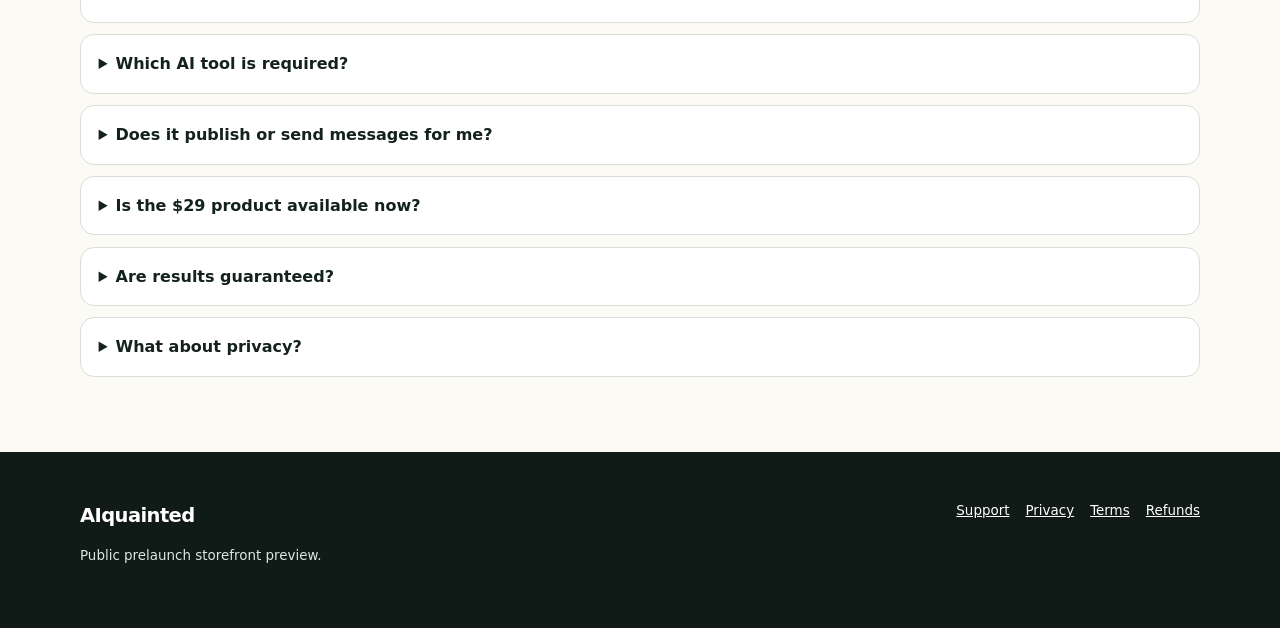
==== commit d18738a8: "Release free workflow finder teaser" ====
--- a/index.html
+++ b/index.html
@@ -1 +1 @@
-<!doctype html><html lang="en"><head><meta charset="utf-8"><meta name="viewport" content="width=device-width,initial-scale=1"><meta name="description" content="A practical weekly customer-communication workflow for solo service-business owners."><title>AIquainted — Customer communication workflows for solo owners</title><link rel="stylesheet" href="assets/styles.css"><script defer src="assets/config.js"></script><script defer src="assets/site.js"></script></head><body><a class="skip" href="#main">Skip to content</a><header class="site-header"><div class="wrap nav"><a class="brand" href="index.html">AI<span>quainted</span></a><nav aria-label="Primary"><ul><li><a href="#free">Free finder</a></li><li><a href="#sprint">$29 sprint</a></li><li><a href="#faq">FAQ</a></li><li><a class="button" href="#free">Find your workflow</a></li></ul></nav></div></header><main id="main"><section class="hero"><div class="wrap"><p class="eyebrow">For solo service-business owners</p><h1>Turn one weekly note into customer-ready drafts.</h1><p class="lede">AIquainted gives you a repeatable way to draft emails, short variants, replies, FAQs, and review responses—then check the facts, voice, and privacy before anything goes out.</p><div class="actions"><a class="button" href="#free">Preview the free finder</a><a class="button secondary" href="#sprint">See the $29 starter</a></div><p class="note">Public prelaunch preview. Lead capture and checkout remain disabled until delivery, legal, support, privacy, and payment integrations are verified.</p></div></section><section id="free"><div class="wrap two-col"><div><p class="eyebrow">Free workbook</p><h2>The 15-Minute AI Workflow Finder</h2><p>Choose the first recurring customer-communication task worth improving—without starting with a giant prompt library.</p><ul class="checklist"><li>Task inventory and priority score</li><li>Three safe starter workflows</li><li>Privacy red-flag checklist</li><li>Controlled first-test request and human review</li></ul><p class="note">Exact deliverable: 4-page PDF, version 1.0.0.</p></div><form class="placeholder" data-lead-form novalidate><span class="status">Delivery not connected</span><h3>Free download coming after verification</h3><label for="email">Email address</label><input id="email" name="email" type="email" autocomplete="email" disabled style="width:100%;padding:.8rem;margin:.4rem 0 1rem" placeholder="you@example.com"><button class="button" type="submit">Preview signup</button><p class="note">No information is sent or stored in this prelaunch preview.</p><p role="status" aria-live="polite"></p></form></div></section><section id="sprint" class="product"><div class="wrap"><div class="product-box two-col"><div><p class="eyebrow">Paid starter • planned price $29</p><h2>Weekly Customer Communication Sprint</h2><p>Turn one verified weekly source note into a reviewed set of customer-communication drafts using a portable, plain-language workflow.</p><ul class="checklist"><li>Verified source-note intake sheet</li><li>Brand-voice card</li><li>7 completed workflow cards</li><li>2 explicitly synthetic worked examples</li><li>Fact, voice, privacy, and human-approval checks</li></ul><p class="note">Exact delivered PDF: version 1.0.0. No sending, publishing, AI subscription, personalized service, outcome guarantee, or lifetime-update promise is included.</p></div><div class="placeholder"><span class="status">Checkout disabled</span><h3>Planned one-time price: $29</h3><p>Availability begins only after product rights, customer terms, support, checkout, delivery, and a real test purchase/refund are approved and verified.</p><a class="button" href="#" aria-disabled="true" data-event="checkout_start">Checkout unavailable</a></div></div></div></section><section class="band"><div class="wrap two-col"><div><p class="eyebrow">How it works</p><h2>Inputs → drafts → review → human approval.</h2></div><div><p>The workflows tell the AI what facts it may use, what it must not invent, what format to return, and how to flag uncertainty. You remain responsible for the final message.</p></div></div></section><section id="faq" class="faq"><div class="wrap"><div class="section-head"><p class="eyebrow">FAQ</p><h2>Know exactly what is—and is not—inside.</h2></div><details><summary>Who is this for?</summary><p>Solo service-business owners who create customer communications at least a few times a month and want a more repeatable AI-assisted process.</p></details><details><summary>What do I receive?</summary><p>The free Finder is a 4-page PDF. The paid Sprint is a versioned PDF containing two setup sheets, 7 workflow cards, 2 synthetic examples, and final review instructions.</p></details><details><summary>Which AI tool is required?</summary><p>No specific brand is required. The copy/paste workflows are designed for major general-purpose chat assistants. You provide your own tool and must check its current data controls.</p></details><details><summary>Does it publish or send messages for me?</summary><p>No. It creates a controlled drafting and review process. A human must verify and approve every customer-facing output.</p></details><details><summary>Is the $29 product available now?</summary><p>No. $29 is the planned initial test price. Checkout and lead capture are disabled until legal terms, support, delivery, payment, privacy, and end-to-end testing are complete.</p></details><details><summary>Are results guaranteed?</summary><p>No. AI output varies and can be incorrect. The package includes review steps but does not guarantee time savings, sales, accuracy, or other business outcomes.</p></details><details><summary>What about privacy?</summary><p>Do not paste secrets or customer-sensitive information. Use redacted placeholders and review the chosen provider’s current data settings and policies.</p></details></div></section></main><footer class="site-footer"><div class="wrap footer-grid"><div><a class="brand" href="index.html" style="color:white">AIquainted</a><p class="small">Public prelaunch storefront preview.</p></div><div class="footer-links small"><a href="support.html">Support</a><a href="privacy.html">Privacy</a><a href="terms.html">Terms</a><a href="refunds.html">Refunds</a></div></div></footer></body></html>+<!doctype html><html lang="en"><head><meta charset="utf-8"><meta name="viewport" content="width=device-width,initial-scale=1"><meta name="description" content="A practical weekly customer-communication workflow for solo service-business owners."><title>AIquainted — Customer communication workflows for solo owners</title><link rel="stylesheet" href="assets/styles.css"><script defer src="assets/config.js"></script><script defer src="assets/site.js"></script></head><body><a class="skip" href="#main">Skip to content</a><header class="site-header"><div class="wrap nav"><a class="brand" href="index.html">AI<span>quainted</span></a><nav aria-label="Primary"><ul><li><a href="#free">Free finder</a></li><li><a href="#sprint">$29 sprint</a></li><li><a href="#faq">FAQ</a></li><li><a class="button" href="#free">Find your workflow</a></li></ul></nav></div></header><main id="main"><section class="hero"><div class="wrap"><p class="eyebrow">For solo service-business owners</p><h1>Turn one weekly note into customer-ready drafts.</h1><p class="lede">AIquainted gives you a repeatable way to draft emails, short variants, replies, FAQs, and review responses—then check the facts, voice, and privacy before anything goes out.</p><div class="actions"><a class="button" href="#free">Preview the free finder</a><a class="button secondary" href="#sprint">See the $29 starter</a></div><p class="note">Public prelaunch preview. Lead capture and checkout remain disabled until delivery, legal, support, privacy, and payment integrations are verified.</p></div></section><section id="free"><div class="wrap two-col"><div><p class="eyebrow">Free workbook</p><h2>The 15-Minute AI Workflow Finder</h2><p>Choose the first recurring customer-communication task worth improving—without starting with a giant prompt library.</p><ul class="checklist"><li>Task inventory and priority score</li><li>Three safe starter workflows</li><li>Privacy red-flag checklist</li><li>Controlled first-test request and human review</li></ul><p class="note">Exact deliverable: 4-page PDF, version 1.0.0.</p></div><div class="placeholder"><span class="status">Available now • free</span><h3>Put the wait to work</h3><p>Download the 4-page Workflow Finder and identify the first recurring customer-communication task worth improving.</p><a class="button" href="downloads/The-15-Minute-AI-Workflow-Finder-v1.0.0.pdf" download data-event="lead_delivery">Download the free workbook</a><p class="note">No email required. PDF version 1.0.0.</p></div></div></section><section class="band"><div class="wrap"><p class="eyebrow">Building in public</p><h2>One practical workflow at a time.</h2><p>While the launch systems are being verified, here is what the paid Sprint is being built to handle:</p><ul class="checklist"><li>Source-note fact and privacy gate</li><li>Customer email or promotion draft</li><li>Three short channel variants</li><li>Five follow-up reply starters</li><li>FAQ update</li><li>Review-response set</li><li>Final fact, voice, and privacy audit</li></ul><p class="note">No fake countdown. The launch begins only after delivery, support, checkout, and refund testing pass.</p></div></section><section id="sprint" class="product"><div class="wrap"><div class="product-box two-col"><div><p class="eyebrow">Paid starter • planned price $29</p><h2>Weekly Customer Communication Sprint</h2><p>Turn one verified weekly source note into a reviewed set of customer-communication drafts using a portable, plain-language workflow.</p><ul class="checklist"><li>Verified source-note intake sheet</li><li>Brand-voice card</li><li>7 completed workflow cards</li><li>2 explicitly synthetic worked examples</li><li>Fact, voice, privacy, and human-approval checks</li></ul><p class="note">Exact delivered PDF: version 1.0.0. No sending, publishing, AI subscription, personalized service, outcome guarantee, or lifetime-update promise is included.</p></div><div class="placeholder"><span class="status">Checkout disabled</span><h3>Planned one-time price: $29</h3><p>Availability begins only after product rights, customer terms, support, checkout, delivery, and a real test purchase/refund are approved and verified.</p><a class="button" href="#" aria-disabled="true" data-event="checkout_start">Checkout unavailable</a></div></div></div></section><section class="band"><div class="wrap two-col"><div><p class="eyebrow">How it works</p><h2>Inputs → drafts → review → human approval.</h2></div><div><p>The workflows tell the AI what facts it may use, what it must not invent, what format to return, and how to flag uncertainty. You remain responsible for the final message.</p></div></div></section><section id="faq" class="faq"><div class="wrap"><div class="section-head"><p class="eyebrow">FAQ</p><h2>Know exactly what is—and is not—inside.</h2></div><details><summary>Who is this for?</summary><p>Solo service-business owners who create customer communications at least a few times a month and want a more repeatable AI-assisted process.</p></details><details><summary>What do I receive?</summary><p>The free Finder is a 4-page PDF. The paid Sprint is a versioned PDF containing two setup sheets, 7 workflow cards, 2 synthetic examples, and final review instructions.</p></details><details><summary>Which AI tool is required?</summary><p>No specific brand is required. The copy/paste workflows are designed for major general-purpose chat assistants. You provide your own tool and must check its current data controls.</p></details><details><summary>Does it publish or send messages for me?</summary><p>No. It creates a controlled drafting and review process. A human must verify and approve every customer-facing output.</p></details><details><summary>Is the $29 product available now?</summary><p>No. $29 is the planned initial test price. Checkout and lead capture are disabled until legal terms, support, delivery, payment, privacy, and end-to-end testing are complete.</p></details><details><summary>Are results guaranteed?</summary><p>No. AI output varies and can be incorrect. The package includes review steps but does not guarantee time savings, sales, accuracy, or other business outcomes.</p></details><details><summary>What about privacy?</summary><p>Do not paste secrets or customer-sensitive information. Use redacted placeholders and review the chosen provider’s current data settings and policies.</p></details></div></section></main><footer class="site-footer"><div class="wrap footer-grid"><div><a class="brand" href="index.html" style="color:white">AIquainted</a><p class="small">Public prelaunch storefront preview.</p></div><div class="footer-links small"><a href="support.html">Support</a><a href="privacy.html">Privacy</a><a href="terms.html">Terms</a><a href="refunds.html">Refunds</a></div></div></footer></body></html>
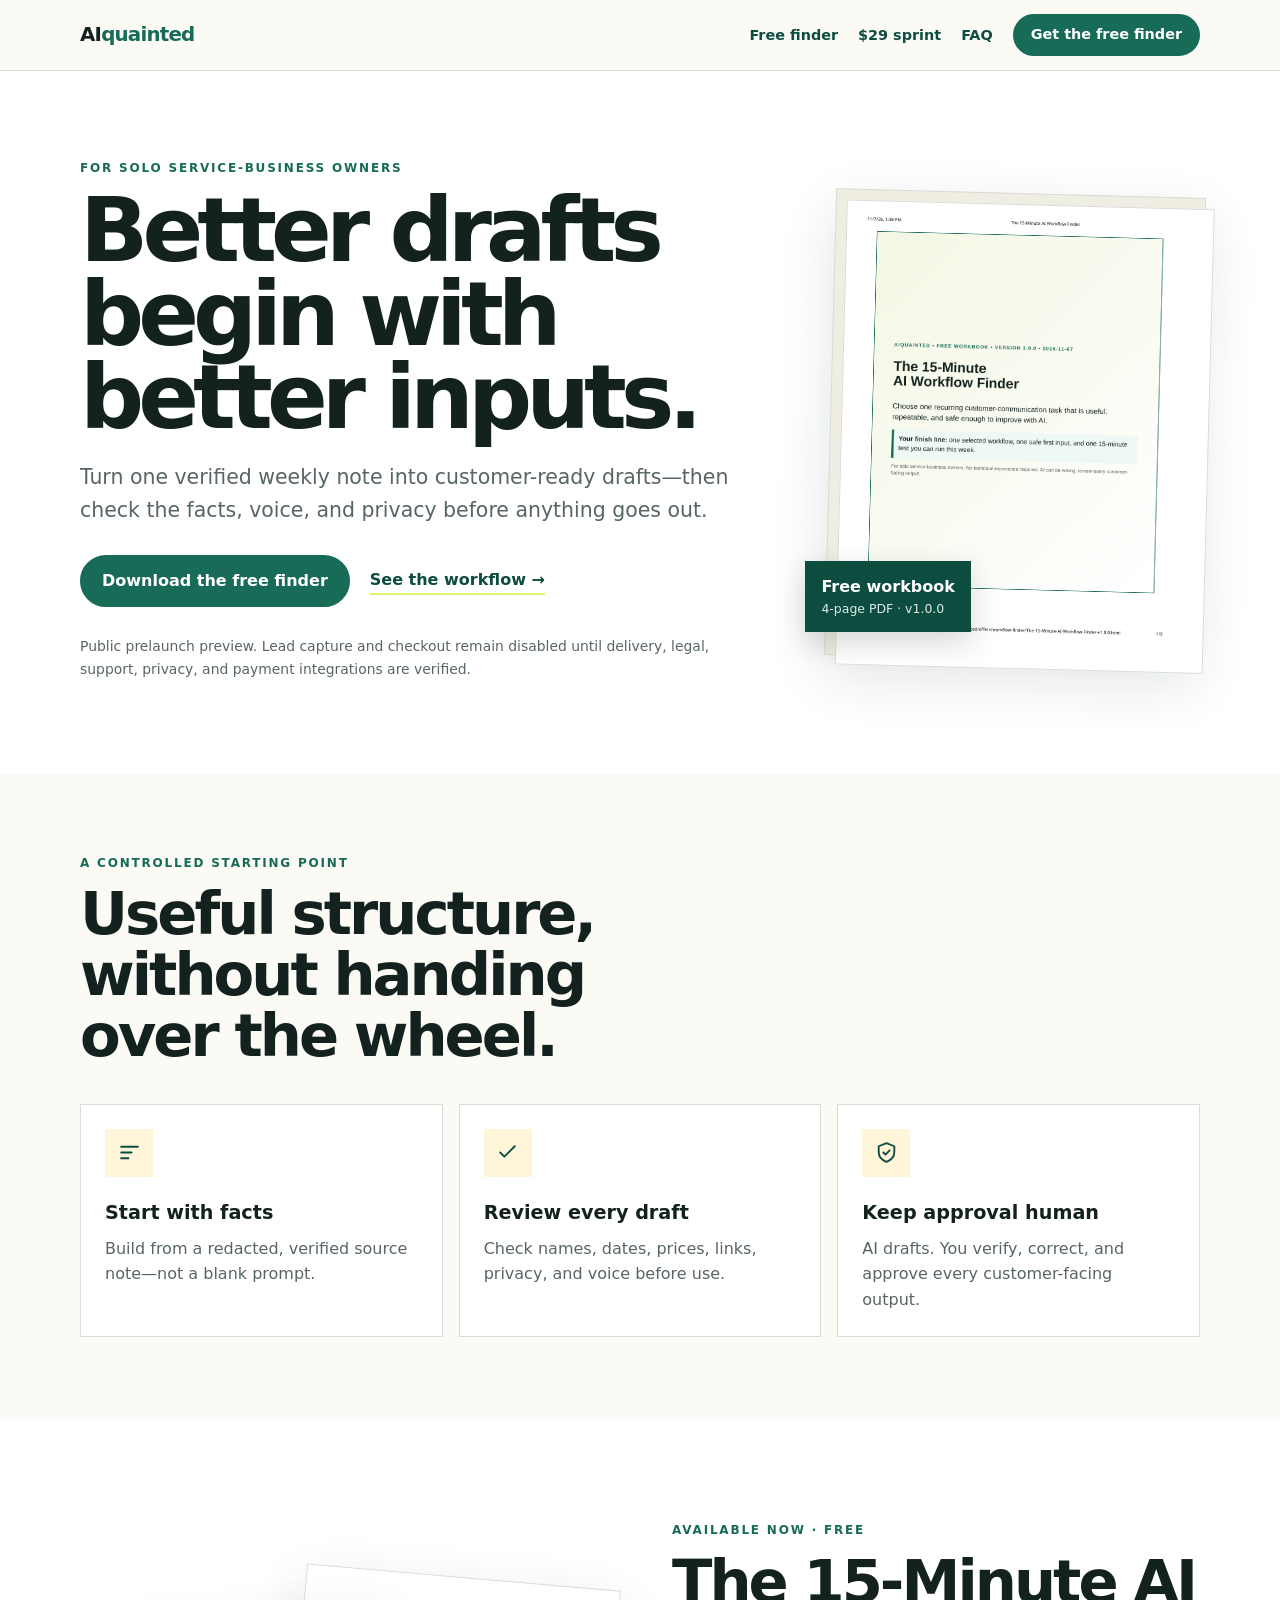
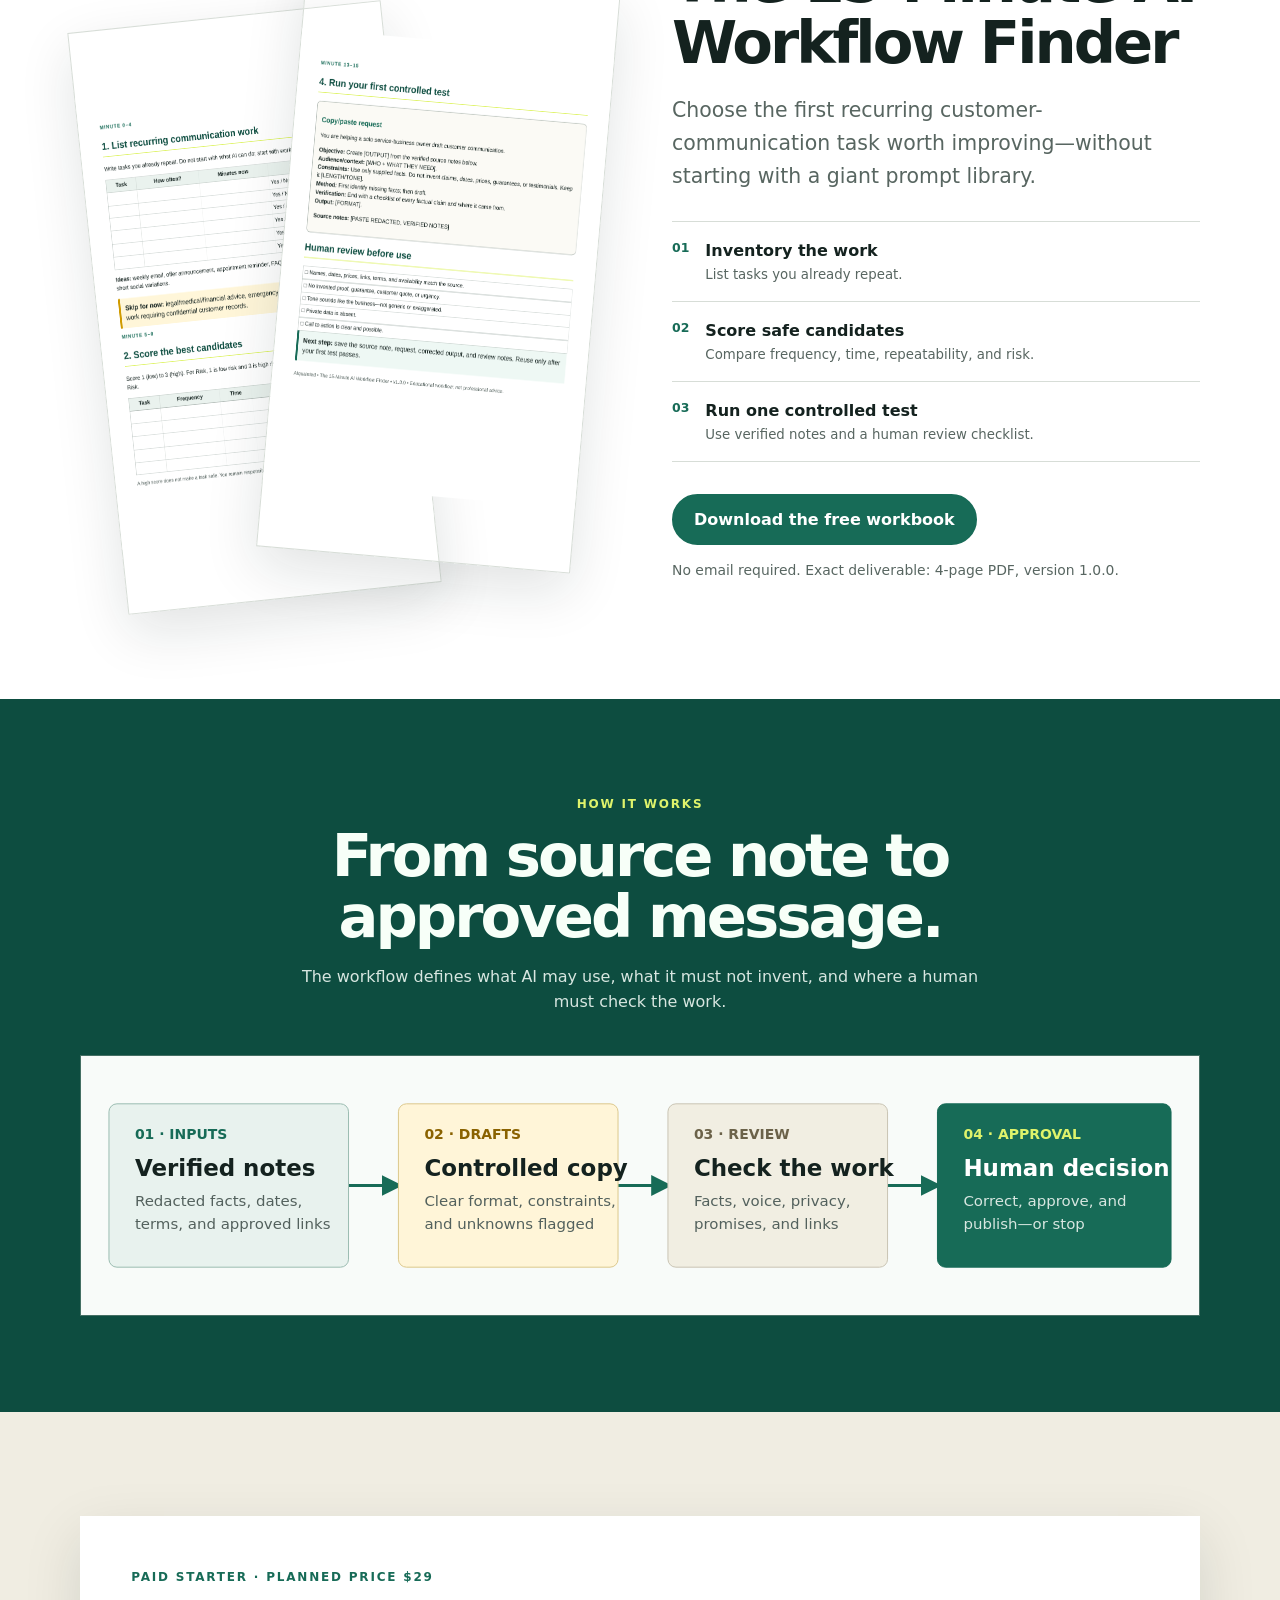
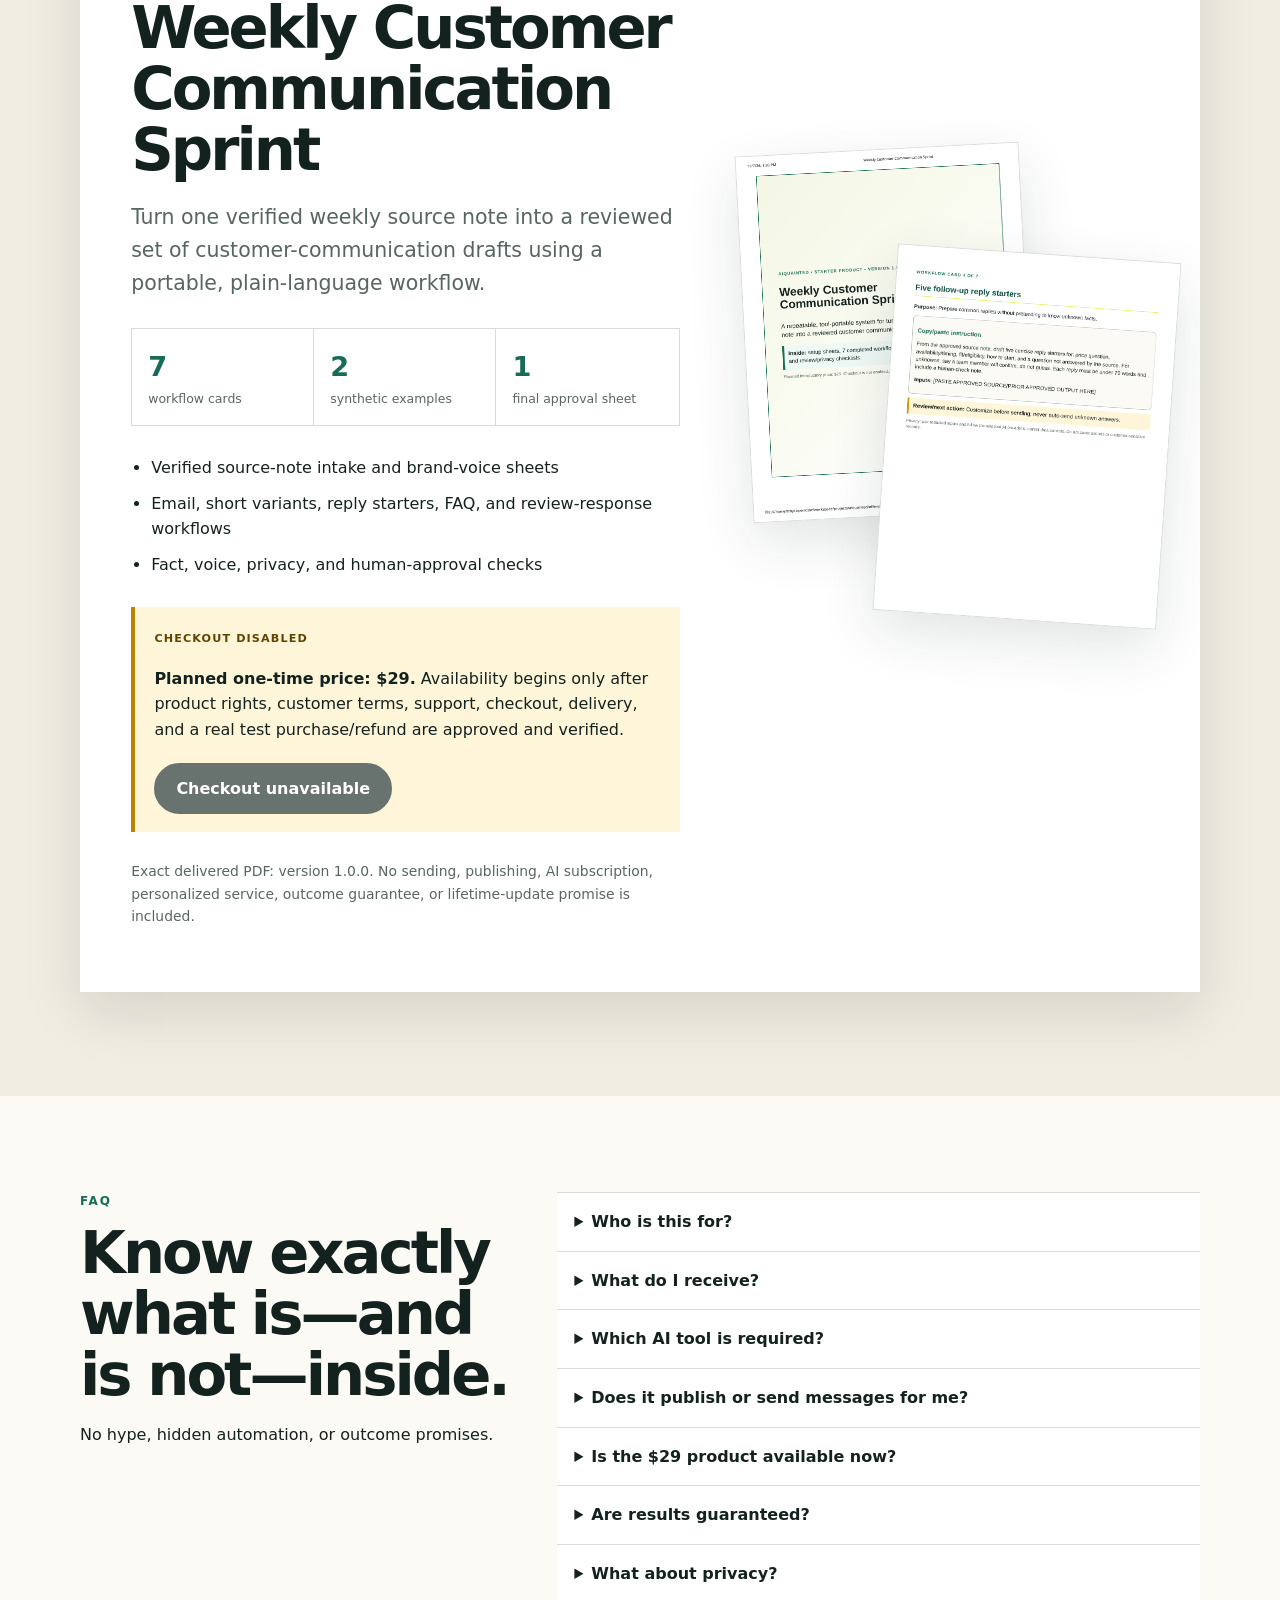
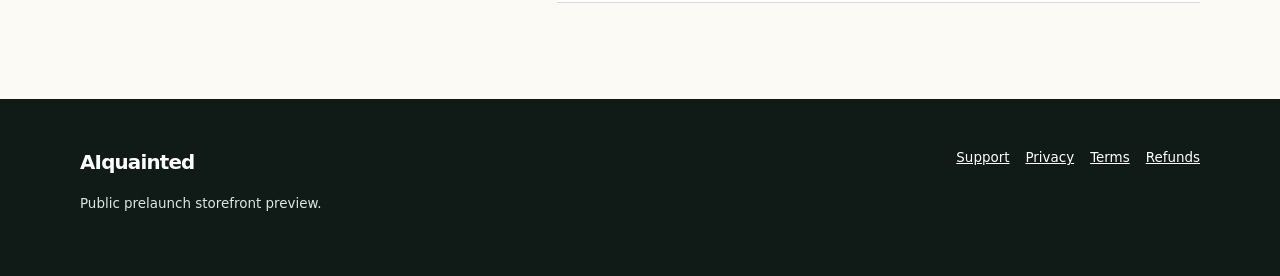
==== commit b5a8f4f6: "Add polished product visuals and workflow" ====
--- a/index.html
+++ b/index.html
@@ -1 +1,10 @@
-<!doctype html><html lang="en"><head><meta charset="utf-8"><meta name="viewport" content="width=device-width,initial-scale=1"><meta name="description" content="A practical weekly customer-communication workflow for solo service-business owners."><title>AIquainted — Customer communication workflows for solo owners</title><link rel="stylesheet" href="assets/styles.css"><script defer src="assets/config.js"></script><script defer src="assets/site.js"></script></head><body><a class="skip" href="#main">Skip to content</a><header class="site-header"><div class="wrap nav"><a class="brand" href="index.html">AI<span>quainted</span></a><nav aria-label="Primary"><ul><li><a href="#free">Free finder</a></li><li><a href="#sprint">$29 sprint</a></li><li><a href="#faq">FAQ</a></li><li><a class="button" href="#free">Find your workflow</a></li></ul></nav></div></header><main id="main"><section class="hero"><div class="wrap"><p class="eyebrow">For solo service-business owners</p><h1>Turn one weekly note into customer-ready drafts.</h1><p class="lede">AIquainted gives you a repeatable way to draft emails, short variants, replies, FAQs, and review responses—then check the facts, voice, and privacy before anything goes out.</p><div class="actions"><a class="button" href="#free">Preview the free finder</a><a class="button secondary" href="#sprint">See the $29 starter</a></div><p class="note">Public prelaunch preview. Lead capture and checkout remain disabled until delivery, legal, support, privacy, and payment integrations are verified.</p></div></section><section id="free"><div class="wrap two-col"><div><p class="eyebrow">Free workbook</p><h2>The 15-Minute AI Workflow Finder</h2><p>Choose the first recurring customer-communication task worth improving—without starting with a giant prompt library.</p><ul class="checklist"><li>Task inventory and priority score</li><li>Three safe starter workflows</li><li>Privacy red-flag checklist</li><li>Controlled first-test request and human review</li></ul><p class="note">Exact deliverable: 4-page PDF, version 1.0.0.</p></div><div class="placeholder"><span class="status">Available now • free</span><h3>Put the wait to work</h3><p>Download the 4-page Workflow Finder and identify the first recurring customer-communication task worth improving.</p><a class="button" href="downloads/The-15-Minute-AI-Workflow-Finder-v1.0.0.pdf" download data-event="lead_delivery">Download the free workbook</a><p class="note">No email required. PDF version 1.0.0.</p></div></div></section><section class="band"><div class="wrap"><p class="eyebrow">Building in public</p><h2>One practical workflow at a time.</h2><p>While the launch systems are being verified, here is what the paid Sprint is being built to handle:</p><ul class="checklist"><li>Source-note fact and privacy gate</li><li>Customer email or promotion draft</li><li>Three short channel variants</li><li>Five follow-up reply starters</li><li>FAQ update</li><li>Review-response set</li><li>Final fact, voice, and privacy audit</li></ul><p class="note">No fake countdown. The launch begins only after delivery, support, checkout, and refund testing pass.</p></div></section><section id="sprint" class="product"><div class="wrap"><div class="product-box two-col"><div><p class="eyebrow">Paid starter • planned price $29</p><h2>Weekly Customer Communication Sprint</h2><p>Turn one verified weekly source note into a reviewed set of customer-communication drafts using a portable, plain-language workflow.</p><ul class="checklist"><li>Verified source-note intake sheet</li><li>Brand-voice card</li><li>7 completed workflow cards</li><li>2 explicitly synthetic worked examples</li><li>Fact, voice, privacy, and human-approval checks</li></ul><p class="note">Exact delivered PDF: version 1.0.0. No sending, publishing, AI subscription, personalized service, outcome guarantee, or lifetime-update promise is included.</p></div><div class="placeholder"><span class="status">Checkout disabled</span><h3>Planned one-time price: $29</h3><p>Availability begins only after product rights, customer terms, support, checkout, delivery, and a real test purchase/refund are approved and verified.</p><a class="button" href="#" aria-disabled="true" data-event="checkout_start">Checkout unavailable</a></div></div></div></section><section class="band"><div class="wrap two-col"><div><p class="eyebrow">How it works</p><h2>Inputs → drafts → review → human approval.</h2></div><div><p>The workflows tell the AI what facts it may use, what it must not invent, what format to return, and how to flag uncertainty. You remain responsible for the final message.</p></div></div></section><section id="faq" class="faq"><div class="wrap"><div class="section-head"><p class="eyebrow">FAQ</p><h2>Know exactly what is—and is not—inside.</h2></div><details><summary>Who is this for?</summary><p>Solo service-business owners who create customer communications at least a few times a month and want a more repeatable AI-assisted process.</p></details><details><summary>What do I receive?</summary><p>The free Finder is a 4-page PDF. The paid Sprint is a versioned PDF containing two setup sheets, 7 workflow cards, 2 synthetic examples, and final review instructions.</p></details><details><summary>Which AI tool is required?</summary><p>No specific brand is required. The copy/paste workflows are designed for major general-purpose chat assistants. You provide your own tool and must check its current data controls.</p></details><details><summary>Does it publish or send messages for me?</summary><p>No. It creates a controlled drafting and review process. A human must verify and approve every customer-facing output.</p></details><details><summary>Is the $29 product available now?</summary><p>No. $29 is the planned initial test price. Checkout and lead capture are disabled until legal terms, support, delivery, payment, privacy, and end-to-end testing are complete.</p></details><details><summary>Are results guaranteed?</summary><p>No. AI output varies and can be incorrect. The package includes review steps but does not guarantee time savings, sales, accuracy, or other business outcomes.</p></details><details><summary>What about privacy?</summary><p>Do not paste secrets or customer-sensitive information. Use redacted placeholders and review the chosen provider’s current data settings and policies.</p></details></div></section></main><footer class="site-footer"><div class="wrap footer-grid"><div><a class="brand" href="index.html" style="color:white">AIquainted</a><p class="small">Public prelaunch storefront preview.</p></div><div class="footer-links small"><a href="support.html">Support</a><a href="privacy.html">Privacy</a><a href="terms.html">Terms</a><a href="refunds.html">Refunds</a></div></div></footer></body></html>+<!doctype html>
+<html lang="en"><head><meta charset="utf-8"><meta name="viewport" content="width=device-width,initial-scale=1"><meta name="description" content="A practical weekly customer-communication workflow for solo service-business owners."><meta name="robots" content="noindex,nofollow,noarchive"><title>AIquainted — Customer communication workflows for solo owners</title><link rel="stylesheet" href="assets/styles.css"><script defer src="assets/config.js"></script><script defer src="assets/site.js"></script></head><body><a class="skip" href="#main">Skip to content</a>
+<header class="site-header"><div class="wrap nav"><a class="brand" href="index.html" aria-label="AIquainted home">AI<span>quainted</span></a><nav aria-label="Primary"><ul><li><a href="#free">Free finder</a></li><li><a href="#sprint">$29 sprint</a></li><li><a href="#faq">FAQ</a></li><li><a class="button button-small" href="#free">Get the free finder</a></li></ul></nav></div></header>
+<main id="main"><section class="hero"><div class="wrap hero-grid"><div class="hero-copy"><p class="eyebrow">For solo service-business owners</p><h1>Better drafts begin with better inputs.</h1><p class="lede">Turn one verified weekly note into customer-ready drafts—then check the facts, voice, and privacy before anything goes out.</p><div class="actions"><a class="button" href="#free">Download the free finder</a><a class="text-link" href="#how">See the workflow <span aria-hidden="true">→</span></a></div><p class="note">Public prelaunch preview. Lead capture and checkout remain disabled until delivery, legal, support, privacy, and payment integrations are verified.</p></div><div class="hero-product" aria-label="Preview of The 15-Minute AI Workflow Finder"><div class="paper-stack"><img src="assets/images/workflow-finder-cover.png" width="1020" height="1320" alt="Cover of The 15-Minute AI Workflow Finder" decoding="async"></div><div class="product-tag"><strong>Free workbook</strong><span>4-page PDF · v1.0.0</span></div></div></div></section>
+<section class="benefits" aria-labelledby="benefit-title"><div class="wrap"><div class="section-head compact"><p class="eyebrow">A controlled starting point</p><h2 id="benefit-title">Useful structure, without handing over the wheel.</h2></div><div class="cards"><article class="card"><div class="icon" aria-hidden="true"><svg viewBox="0 0 24 24"><path d="M4 6.5h16M4 12h10M4 17.5h7"/></svg></div><h3>Start with facts</h3><p>Build from a redacted, verified source note—not a blank prompt.</p></article><article class="card"><div class="icon" aria-hidden="true"><svg viewBox="0 0 24 24"><path d="m5 12 4 4L19 6"/></svg></div><h3>Review every draft</h3><p>Check names, dates, prices, links, privacy, and voice before use.</p></article><article class="card"><div class="icon" aria-hidden="true"><svg viewBox="0 0 24 24"><path d="M12 3 4.5 6v5.5c0 4.5 3 7.8 7.5 9.5 4.5-1.7 7.5-5 7.5-9.5V6L12 3Z"/><path d="m9 12 2 2 4-4"/></svg></div><h3>Keep approval human</h3><p>AI drafts. You verify, correct, and approve every customer-facing output.</p></article></div></div></section>
+<section id="free" class="free-offer"><div class="wrap offer-grid"><div class="spread" aria-label="Workbook page previews"><img class="page back" src="assets/images/workflow-finder-page-2.png" width="935" height="1210" alt="Task inventory page from the Workflow Finder" loading="lazy" decoding="async"><img class="page front" src="assets/images/workflow-finder-page-4.png" width="935" height="1210" alt="Controlled first-test page from the Workflow Finder" loading="lazy" decoding="async"></div><div><p class="eyebrow">Available now · free</p><h2>The 15-Minute AI Workflow Finder</h2><p class="section-lede">Choose the first recurring customer-communication task worth improving—without starting with a giant prompt library.</p><ul class="feature-list"><li><span aria-hidden="true">01</span><div><strong>Inventory the work</strong><small>List tasks you already repeat.</small></div></li><li><span aria-hidden="true">02</span><div><strong>Score safe candidates</strong><small>Compare frequency, time, repeatability, and risk.</small></div></li><li><span aria-hidden="true">03</span><div><strong>Run one controlled test</strong><small>Use verified notes and a human review checklist.</small></div></li></ul><a class="button" href="downloads/The-15-Minute-AI-Workflow-Finder-v1.0.0.pdf" download data-event="lead_delivery">Download the free workbook</a><p class="note">No email required. Exact deliverable: 4-page PDF, version 1.0.0.</p></div></div></section>
+<section id="how" class="workflow-section"><div class="wrap"><div class="section-head centered"><p class="eyebrow">How it works</p><h2>From source note to approved message.</h2><p>The workflow defines what AI may use, what it must not invent, and where a human must check the work.</p></div><img class="workflow-diagram" src="assets/images/workflow.svg" width="1120" height="260" alt="Four-step workflow: verified inputs, controlled drafts, fact voice and privacy review, then human approval" loading="lazy"></div></section>
+<section id="sprint" class="product"><div class="wrap product-box"><div class="sprint-copy"><p class="eyebrow">Paid starter · planned price $29</p><h2>Weekly Customer Communication Sprint</h2><p class="section-lede">Turn one verified weekly source note into a reviewed set of customer-communication drafts using a portable, plain-language workflow.</p><div class="mini-grid"><div><strong>7</strong><span>workflow cards</span></div><div><strong>2</strong><span>synthetic examples</span></div><div><strong>1</strong><span>final approval sheet</span></div></div><ul class="checklist"><li>Verified source-note intake and brand-voice sheets</li><li>Email, short variants, reply starters, FAQ, and review-response workflows</li><li>Fact, voice, privacy, and human-approval checks</li></ul><div class="disabled-panel"><span class="status">Checkout disabled</span><p><strong>Planned one-time price: $29.</strong> Availability begins only after product rights, customer terms, support, checkout, delivery, and a real test purchase/refund are approved and verified.</p><a class="button" href="#" aria-disabled="true" data-event="checkout_start">Checkout unavailable</a></div><p class="note">Exact delivered PDF: version 1.0.0. No sending, publishing, AI subscription, personalized service, outcome guarantee, or lifetime-update promise is included.</p></div><div class="sprint-preview" aria-label="Preview of the Weekly Customer Communication Sprint"><img class="sprint-cover" src="assets/images/communication-sprint-cover.png" width="1020" height="1320" alt="Cover of the Weekly Customer Communication Sprint" loading="lazy"><img class="sprint-page" src="assets/images/communication-sprint-workflow.png" width="935" height="1210" alt="Final fact, voice, and privacy review workflow card" loading="lazy"></div></div></section>
+<section id="faq" class="faq"><div class="wrap faq-grid"><div class="section-head"><p class="eyebrow">FAQ</p><h2>Know exactly what is—and is not—inside.</h2><p>No hype, hidden automation, or outcome promises.</p></div><div><details><summary>Who is this for?</summary><p>Solo service-business owners who create customer communications at least a few times a month and want a more repeatable AI-assisted process.</p></details><details><summary>What do I receive?</summary><p>The free Finder is a 4-page PDF. The paid Sprint is a versioned PDF containing two setup sheets, 7 workflow cards, 2 synthetic examples, and final review instructions.</p></details><details><summary>Which AI tool is required?</summary><p>No specific brand is required. The copy/paste workflows are designed for major general-purpose chat assistants. You provide your own tool and must check its current data controls.</p></details><details><summary>Does it publish or send messages for me?</summary><p>No. It creates a controlled drafting and review process. A human must verify and approve every customer-facing output.</p></details><details><summary>Is the $29 product available now?</summary><p>No. $29 is the planned initial test price. Checkout and lead capture are disabled until legal terms, support, delivery, payment, privacy, and end-to-end testing are complete.</p></details><details><summary>Are results guaranteed?</summary><p>No. AI output varies and can be incorrect. The package includes review steps but does not guarantee time savings, sales, accuracy, or other business outcomes.</p></details><details><summary>What about privacy?</summary><p>Do not paste secrets or customer-sensitive information. Use redacted placeholders and review the chosen provider’s current data settings and policies.</p></details></div></div></section></main>
+<footer class="site-footer"><div class="wrap footer-grid"><div><a class="brand footer-brand" href="index.html">AIquainted</a><p class="small">Public prelaunch storefront preview.</p></div><div class="footer-links small"><a href="support.html">Support</a><a href="privacy.html">Privacy</a><a href="terms.html">Terms</a><a href="refunds.html">Refunds</a></div></div></footer></body></html>
--- a/assets/styles.css
+++ b/assets/styles.css
@@ -1 +1 @@
-:root{--ink:#14221f;--muted:#53615d;--paper:#fbfaf5;--cream:#f1eee2;--green:#176b57;--green2:#0d4d40;--lime:#dff36b;--line:#d9ded7;--white:#fff;--shadow:0 18px 50px rgba(20,34,31,.10);font-family:Inter,ui-sans-serif,system-ui,-apple-system,BlinkMacSystemFont,"Segoe UI",sans-serif;color:var(--ink);background:var(--paper);font-synthesis:none}*{box-sizing:border-box}html{scroll-behavior:smooth}body{margin:0;line-height:1.6}a{color:var(--green2)}a:focus-visible,button:focus-visible,input:focus-visible{outline:3px solid #d09b00;outline-offset:3px}.skip{position:absolute;left:-9999px}.skip:focus{left:1rem;top:1rem;background:#fff;padding:.7rem;z-index:99}.wrap{width:min(1120px,calc(100% - 2rem));margin:auto}.site-header{position:sticky;top:0;z-index:20;background:rgba(251,250,245,.95);border-bottom:1px solid var(--line);backdrop-filter:blur(12px)}.nav{min-height:70px;display:flex;align-items:center;justify-content:space-between;gap:1rem}.brand{font-size:1.22rem;font-weight:850;text-decoration:none;color:var(--ink);letter-spacing:-.03em}.brand span{color:var(--green)}nav ul{display:flex;align-items:center;gap:1.2rem;list-style:none;margin:0;padding:0}nav a{text-decoration:none;font-weight:700;font-size:.92rem}.hero{padding:5rem 0 3.5rem;background:radial-gradient(circle at 85% 15%,rgba(223,243,107,.42),transparent 28%),linear-gradient(180deg,#fffdf7,var(--paper))}.eyebrow{color:var(--green);font-size:.76rem;letter-spacing:.14em;text-transform:uppercase;font-weight:900}.hero-grid,.two-col{display:grid;gap:2.5rem}.hero h1{font-size:clamp(2.5rem,8vw,5.8rem);line-height:.94;letter-spacing:-.065em;max-width:850px;margin:.4rem 0 1.25rem}.lede{font-size:clamp(1.1rem,2vw,1.35rem);color:var(--muted);max-width:700px}.actions{display:flex;flex-wrap:wrap;gap:.8rem;margin:1.7rem 0}.button{display:inline-block;border-radius:999px;padding:.85rem 1.2rem;background:var(--green);color:#fff;text-decoration:none;font-weight:800;border:2px solid var(--green);cursor:pointer}.button:hover{background:var(--green2)}.button.secondary{background:transparent;color:var(--green2)}.button[aria-disabled=true]{background:#67736f;border-color:#67736f;cursor:not-allowed}.note{font-size:.9rem;color:var(--muted)}section{padding:4rem 0}.section-head{max-width:720px;margin-bottom:2rem}.section-head h2,h1.page-title{font-size:clamp(2rem,5vw,3.4rem);line-height:1.05;letter-spacing:-.045em;margin:.3rem 0 1rem}.cards{display:grid;gap:1rem}.card{background:#fff;border:1px solid var(--line);border-radius:20px;padding:1.35rem;box-shadow:0 8px 24px rgba(20,34,31,.04)}.card h3{margin:.1rem 0 .5rem}.number{font-weight:900;color:var(--green);font-size:.85rem}.band{background:var(--green2);color:#f7fff8}.band .eyebrow{color:var(--lime)}.band .note,.band p{color:#d7e6e0}.product{background:var(--cream)}.product-box{background:#fff;border-radius:28px;padding:clamp(1.4rem,4vw,3rem);box-shadow:var(--shadow)}.checklist{padding-left:1.2rem}.checklist li{margin:.6rem 0}.placeholder{border:2px dashed #a3ada7;background:#fff;padding:1.2rem;border-radius:16px}.status{display:inline-block;background:#fff0c5;color:#604500;padding:.2rem .55rem;border-radius:6px;font-size:.76rem;font-weight:900;text-transform:uppercase}.faq details{background:#fff;border:1px solid var(--line);border-radius:14px;padding:1rem 1.1rem;margin:.7rem 0}.faq summary{font-weight:800;cursor:pointer}.page{padding:4rem 0;min-height:65vh}.prose{max-width:780px}.prose h2{margin-top:2rem}.callout{border-left:5px solid var(--lime);background:#f4f7e4;padding:1rem 1.2rem}.site-footer{background:#101b18;color:#dbe7e2;padding:3rem 0}.site-footer a{color:#fff}.footer-grid{display:grid;gap:1.5rem}.footer-links{display:flex;flex-wrap:wrap;gap:1rem}.small{font-size:.84rem}.visually-hidden{position:absolute;width:1px;height:1px;padding:0;margin:-1px;overflow:hidden;clip:rect(0,0,0,0);white-space:nowrap;border:0}@media(min-width:700px){.cards{grid-template-columns:repeat(3,1fr)}.two-col{grid-template-columns:1.2fr .8fr}.footer-grid{grid-template-columns:1fr auto;align-items:start}}@media(max-width:699px){nav ul li:not(:last-child){display:none}.hero{padding-top:3.5rem}.button{width:100%;text-align:center}}@media(prefers-reduced-motion:reduce){html{scroll-behavior:auto}*{animation:none!important;transition:none!important}}
+:root{--ink:#14221f;--muted:#586661;--paper:#fbfaf5;--cream:#f0ede2;--green:#176b57;--green-dark:#0d4d40;--lime:#dff36b;--line:#d7ddd7;--white:#fff;--warm:#fff5d8;--shadow:0 20px 55px rgba(20,34,31,.12);font-family:Inter,ui-sans-serif,system-ui,-apple-system,BlinkMacSystemFont,"Segoe UI",sans-serif;color:var(--ink);background:var(--paper);font-synthesis:none}*{box-sizing:border-box}html{scroll-behavior:smooth}body{margin:0;line-height:1.6}img{display:block;max-width:100%;height:auto}a{color:var(--green-dark)}a:focus-visible,summary:focus-visible{outline:3px solid #b47b00;outline-offset:4px}.skip{position:absolute;left:-9999px}.skip:focus{left:1rem;top:1rem;background:#fff;padding:.7rem;z-index:99}.wrap{width:min(1120px,calc(100% - 2rem));margin:auto}.site-header{position:sticky;top:0;z-index:20;background:rgba(251,250,245,.96);border-bottom:1px solid var(--line);backdrop-filter:blur(12px)}.nav{min-height:70px;display:flex;align-items:center;justify-content:space-between;gap:1rem}.brand{font-size:1.24rem;font-weight:900;text-decoration:none;color:var(--ink);letter-spacing:-.04em}.brand span{color:var(--green)}nav ul{display:flex;align-items:center;gap:1.25rem;list-style:none;margin:0;padding:0}nav a{text-decoration:none;font-weight:750;font-size:.9rem}.button{display:inline-flex;align-items:center;justify-content:center;border-radius:999px;padding:.88rem 1.25rem;background:var(--green);color:#fff;text-decoration:none;font-weight:850;border:2px solid var(--green);line-height:1.2}.button:hover{background:var(--green-dark);border-color:var(--green-dark)}.button-small{padding:.62rem 1rem}.button[aria-disabled=true]{background:#68736f;border-color:#68736f;cursor:not-allowed}.hero{padding:5.5rem 0 5rem;background:#fff}.hero-grid{display:grid;gap:4rem;align-items:center}.hero-copy{max-width:720px}.eyebrow{color:var(--green);font-size:.75rem;letter-spacing:.15em;text-transform:uppercase;font-weight:900;margin:0 0 .7rem}.hero h1{font-size:clamp(3rem,7vw,6rem);line-height:.93;letter-spacing:-.066em;margin:0 0 1.35rem;max-width:830px}.lede,.section-lede{font-size:clamp(1.08rem,2vw,1.28rem);color:var(--muted);max-width:690px}.actions{display:flex;align-items:center;flex-wrap:wrap;gap:1.25rem;margin:1.8rem 0}.text-link{font-weight:850;text-decoration:none;border-bottom:2px solid var(--lime)}.note{font-size:.87rem;color:var(--muted);max-width:760px}.hero-product{position:relative;max-width:390px;margin:auto}.paper-stack{position:relative;background:var(--cream);padding:18px;border:1px solid var(--line);box-shadow:var(--shadow);transform:rotate(1.5deg)}.paper-stack:before{content:"";position:absolute;inset:10px -10px -10px 10px;background:#fff;border:1px solid var(--line);z-index:-1}.product-tag{position:absolute;left:-25px;bottom:28px;background:var(--green-dark);color:white;padding:.8rem 1rem;box-shadow:0 10px 30px rgba(20,34,31,.18)}.product-tag strong,.product-tag span{display:block}.product-tag span{font-size:.78rem;color:#dbe9e4}.benefits{padding:5rem 0;background:var(--paper)}.section-head{max-width:720px;margin-bottom:2.3rem}.section-head.compact h2{max-width:650px}.section-head h2,.free-offer h2,.product h2{font-size:clamp(2.2rem,5vw,3.7rem);line-height:1.03;letter-spacing:-.05em;margin:.2rem 0 1rem}.cards{display:grid;gap:1rem}.card{background:#fff;border:1px solid var(--line);padding:1.5rem;min-height:220px}.card h3{font-size:1.2rem;margin:1.3rem 0 .45rem}.card p{color:var(--muted);margin:0}.icon{width:48px;height:48px;background:var(--warm);display:grid;place-items:center}.icon svg{width:25px;fill:none;stroke:var(--green-dark);stroke-width:1.8;stroke-linecap:round;stroke-linejoin:round}.free-offer{padding:6.5rem 0;background:#fff}.offer-grid{display:grid;gap:4rem;align-items:center}.spread{position:relative;min-height:565px;max-width:525px;margin:auto;width:100%}.spread .page{position:absolute;width:60%;border:1px solid var(--line);box-shadow:var(--shadow)}.spread .back{left:3%;top:7%;transform:rotate(-6deg)}.spread .front{right:2%;top:0;transform:rotate(5deg)}.feature-list{list-style:none;padding:0;margin:1.8rem 0 2rem;border-top:1px solid var(--line)}.feature-list li{display:flex;gap:1rem;padding:1rem 0;border-bottom:1px solid var(--line)}.feature-list li>span{font-weight:900;color:var(--green);font-size:.78rem}.feature-list strong,.feature-list small{display:block}.feature-list small{color:var(--muted)}.workflow-section{padding:6rem 0;background:var(--green-dark);color:#f7fff8}.workflow-section .eyebrow{color:var(--lime)}.workflow-section .section-head p:not(.eyebrow){color:#d7e6e0}.centered{text-align:center;margin:0 auto 2.5rem}.workflow-diagram{width:100%;background:#f8fbf9;border:1px solid #446f64}.product{padding:6.5rem 0;background:var(--cream)}.product-box{display:grid;gap:4rem;background:#fff;padding:clamp(1.4rem,4vw,3.5rem);box-shadow:var(--shadow);overflow:hidden}.mini-grid{display:grid;grid-template-columns:repeat(3,1fr);border:1px solid var(--line);margin:1.8rem 0}.mini-grid div{padding:1rem;border-right:1px solid var(--line)}.mini-grid div:last-child{border:0}.mini-grid strong,.mini-grid span{display:block}.mini-grid strong{font-size:1.7rem;color:var(--green)}.mini-grid span{font-size:.78rem;color:var(--muted)}.checklist{padding-left:1.25rem}.checklist li{margin:.65rem 0}.disabled-panel{background:var(--warm);border-left:4px solid #bd8600;padding:1.1rem 1.2rem;margin:1.8rem 0}.status{display:inline-block;color:#604500;font-size:.7rem;font-weight:900;letter-spacing:.1em;text-transform:uppercase}.disabled-panel .button{margin-top:.25rem}.sprint-preview{position:relative;min-height:610px;align-self:center}.sprint-preview img{position:absolute;width:70%;border:1px solid var(--line);box-shadow:var(--shadow)}.sprint-cover{left:0;top:0;transform:rotate(-3deg)}.sprint-page{right:-5%;top:17%;transform:rotate(4deg)}.faq{padding:6rem 0;background:var(--paper)}.faq-grid{display:grid;gap:3rem}.faq details{background:#fff;border-top:1px solid var(--line);padding:1rem 1.1rem}.faq details:last-child{border-bottom:1px solid var(--line)}.faq summary{font-weight:850;cursor:pointer}.faq details p{color:var(--muted)}.site-footer{background:#101b18;color:#dbe7e2;padding:3rem 0}.footer-brand,.site-footer a{color:#fff}.footer-grid{display:grid;gap:1.5rem}.footer-links{display:flex;flex-wrap:wrap;gap:1rem}.small{font-size:.84rem}.page{padding:4rem 0;min-height:65vh}.prose{max-width:780px}.prose h2{margin-top:2rem}.callout{border-left:5px solid var(--lime);background:#f4f7e4;padding:1rem 1.2rem}.visually-hidden{position:absolute;width:1px;height:1px;padding:0;margin:-1px;overflow:hidden;clip:rect(0,0,0,0);white-space:nowrap;border:0}@media(min-width:760px){.hero-grid{grid-template-columns:minmax(0,1.3fr) minmax(280px,.7fr)}.cards{grid-template-columns:repeat(3,1fr)}.offer-grid{grid-template-columns:1fr 1fr}.product-box{grid-template-columns:1.15fr .85fr}.faq-grid{grid-template-columns:.8fr 1.2fr}.footer-grid{grid-template-columns:1fr auto;align-items:start}}@media(max-width:759px){nav ul li:not(:last-child){display:none}.hero{padding:3.8rem 0 4rem}.hero-grid{gap:3rem}.hero h1{font-size:clamp(3rem,14vw,4.3rem)}.hero-product{width:82%}.product-tag{left:-12px}.benefits,.free-offer,.workflow-section,.product,.faq{padding:4.5rem 0}.spread{min-height:450px}.offer-grid{gap:2.5rem}.workflow-diagram{min-height:360px;object-fit:cover;object-position:left}.mini-grid{grid-template-columns:1fr}.mini-grid div{border-right:0;border-bottom:1px solid var(--line)}.sprint-preview{min-height:470px;margin-top:1rem}.sprint-preview img{width:68%}.button:not(.button-small){width:100%;text-align:center}.actions .text-link{margin:auto}}@media(max-width:420px){.wrap{width:min(100% - 1.25rem,1120px)}.nav{min-height:64px}.button-small{font-size:.78rem;padding:.55rem .75rem}.hero h1{font-size:3.25rem}.spread{min-height:390px}.sprint-preview{min-height:420px}}@media(prefers-reduced-motion:reduce){html{scroll-behavior:auto}}
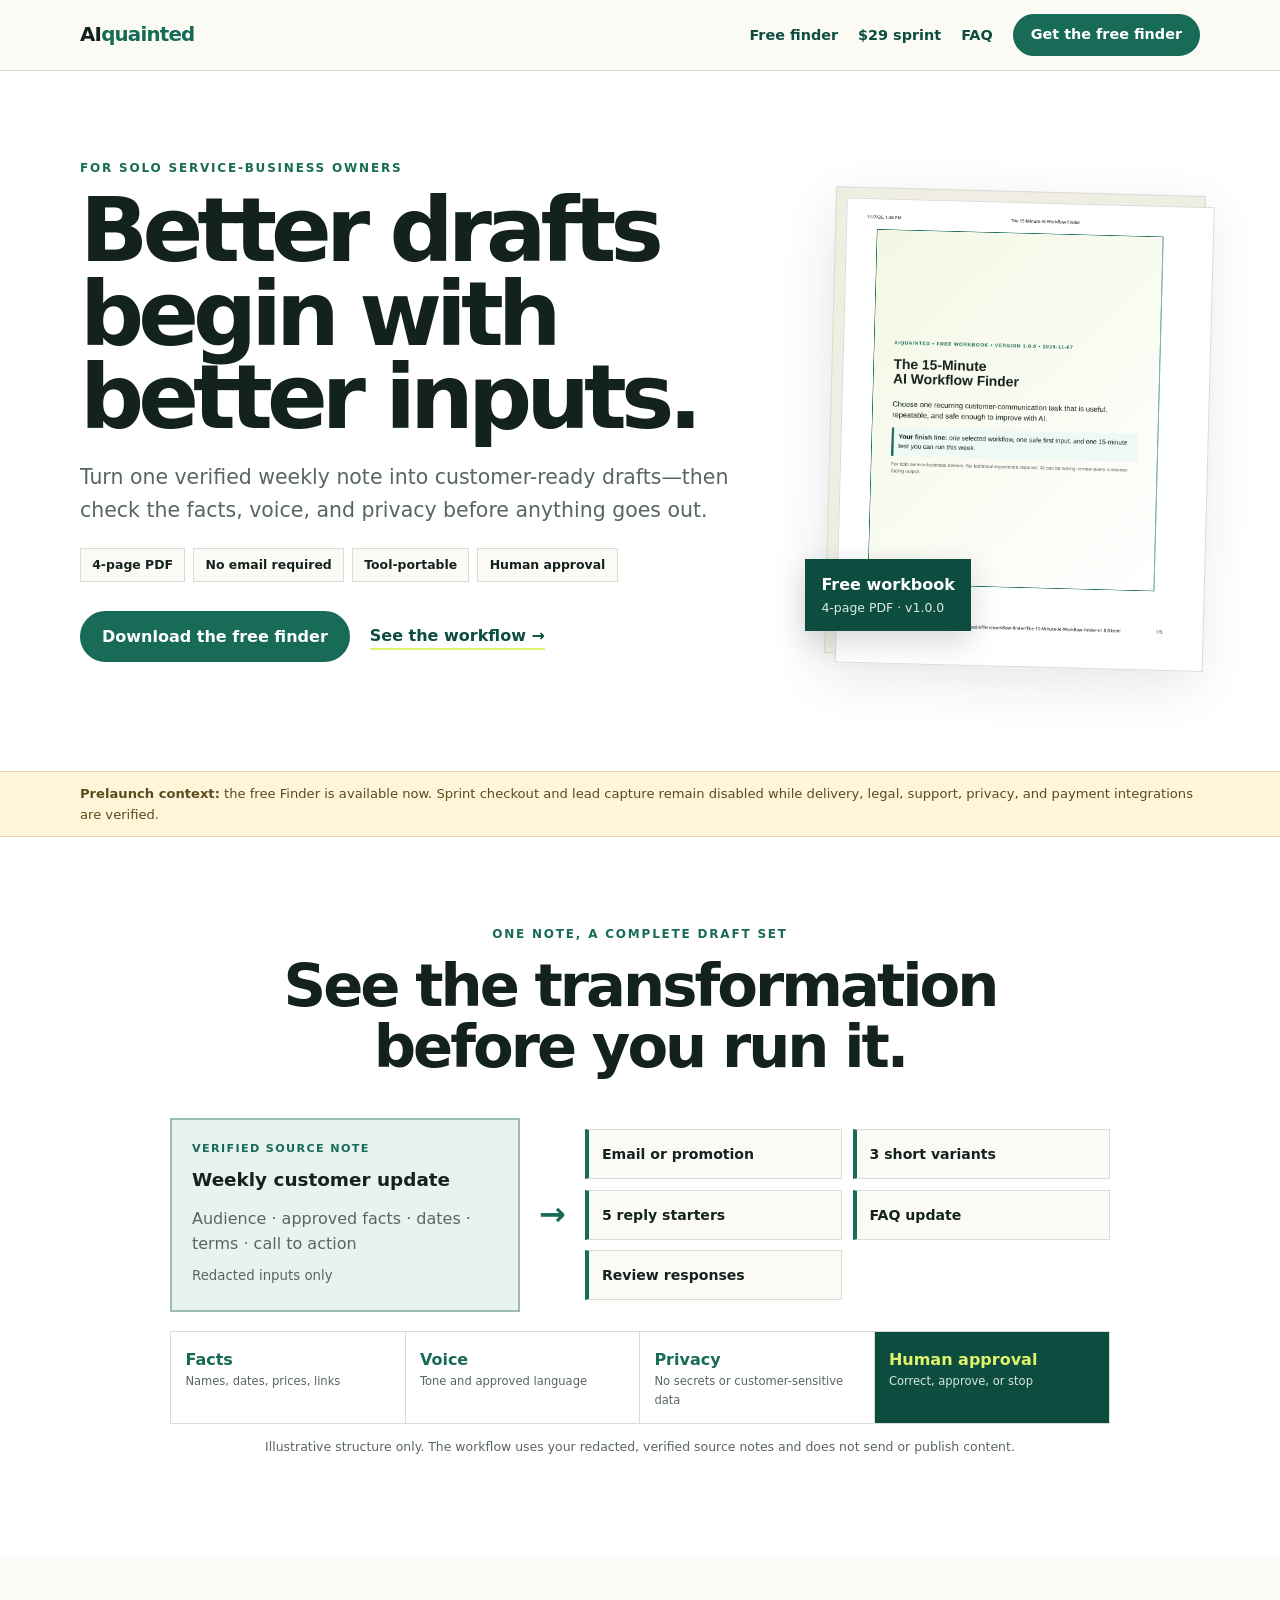
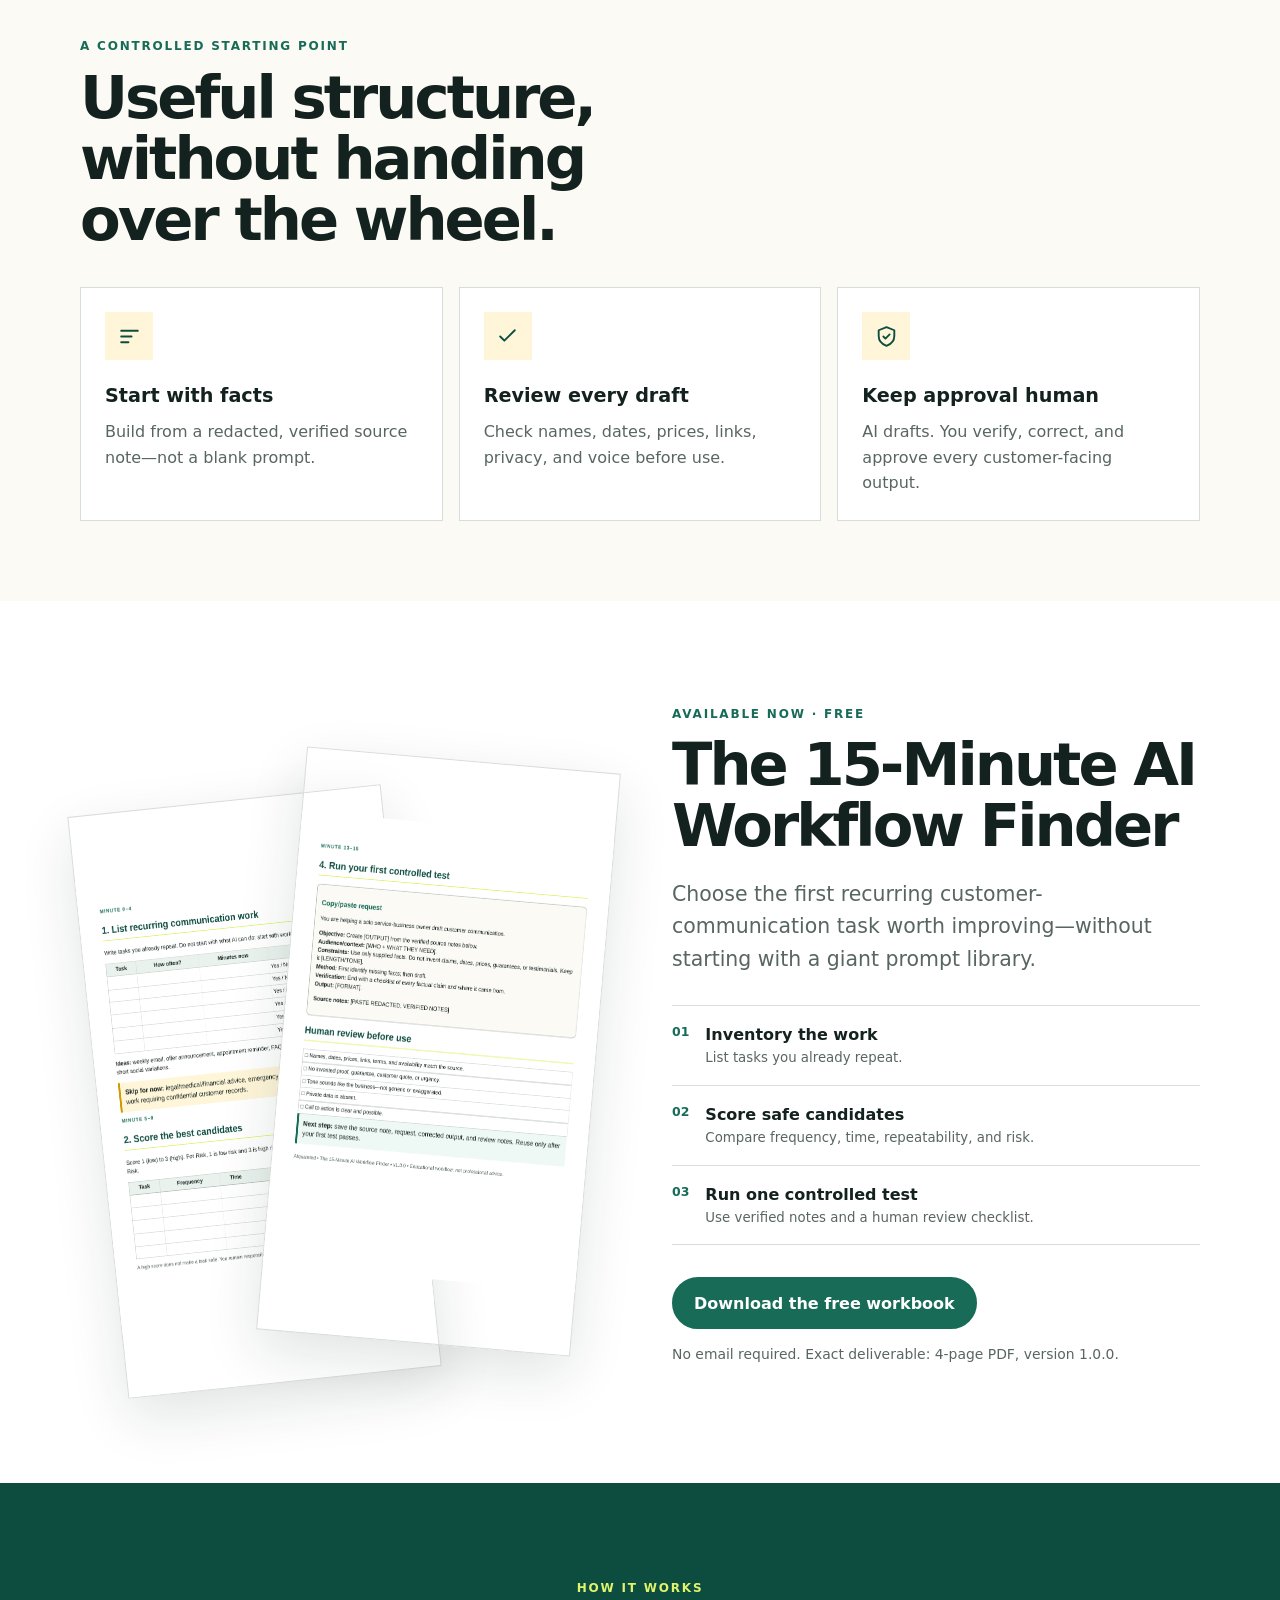
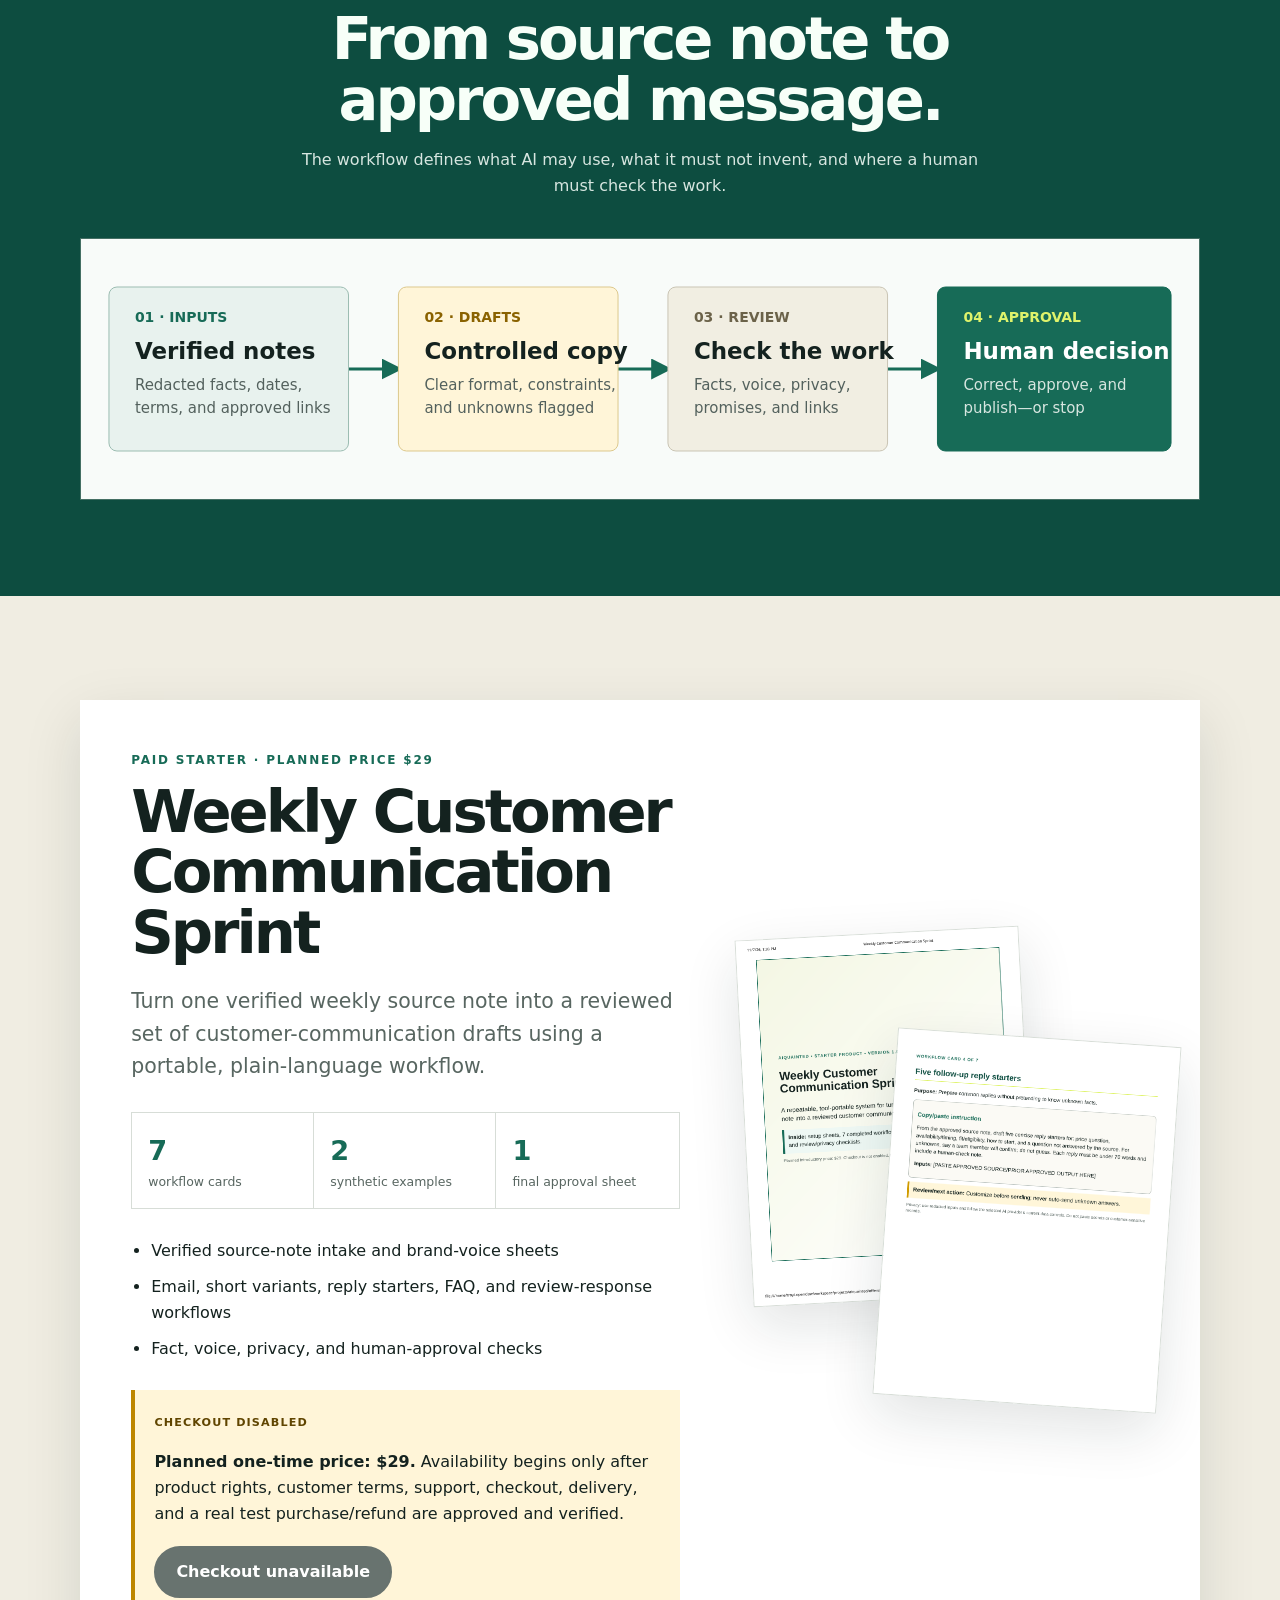
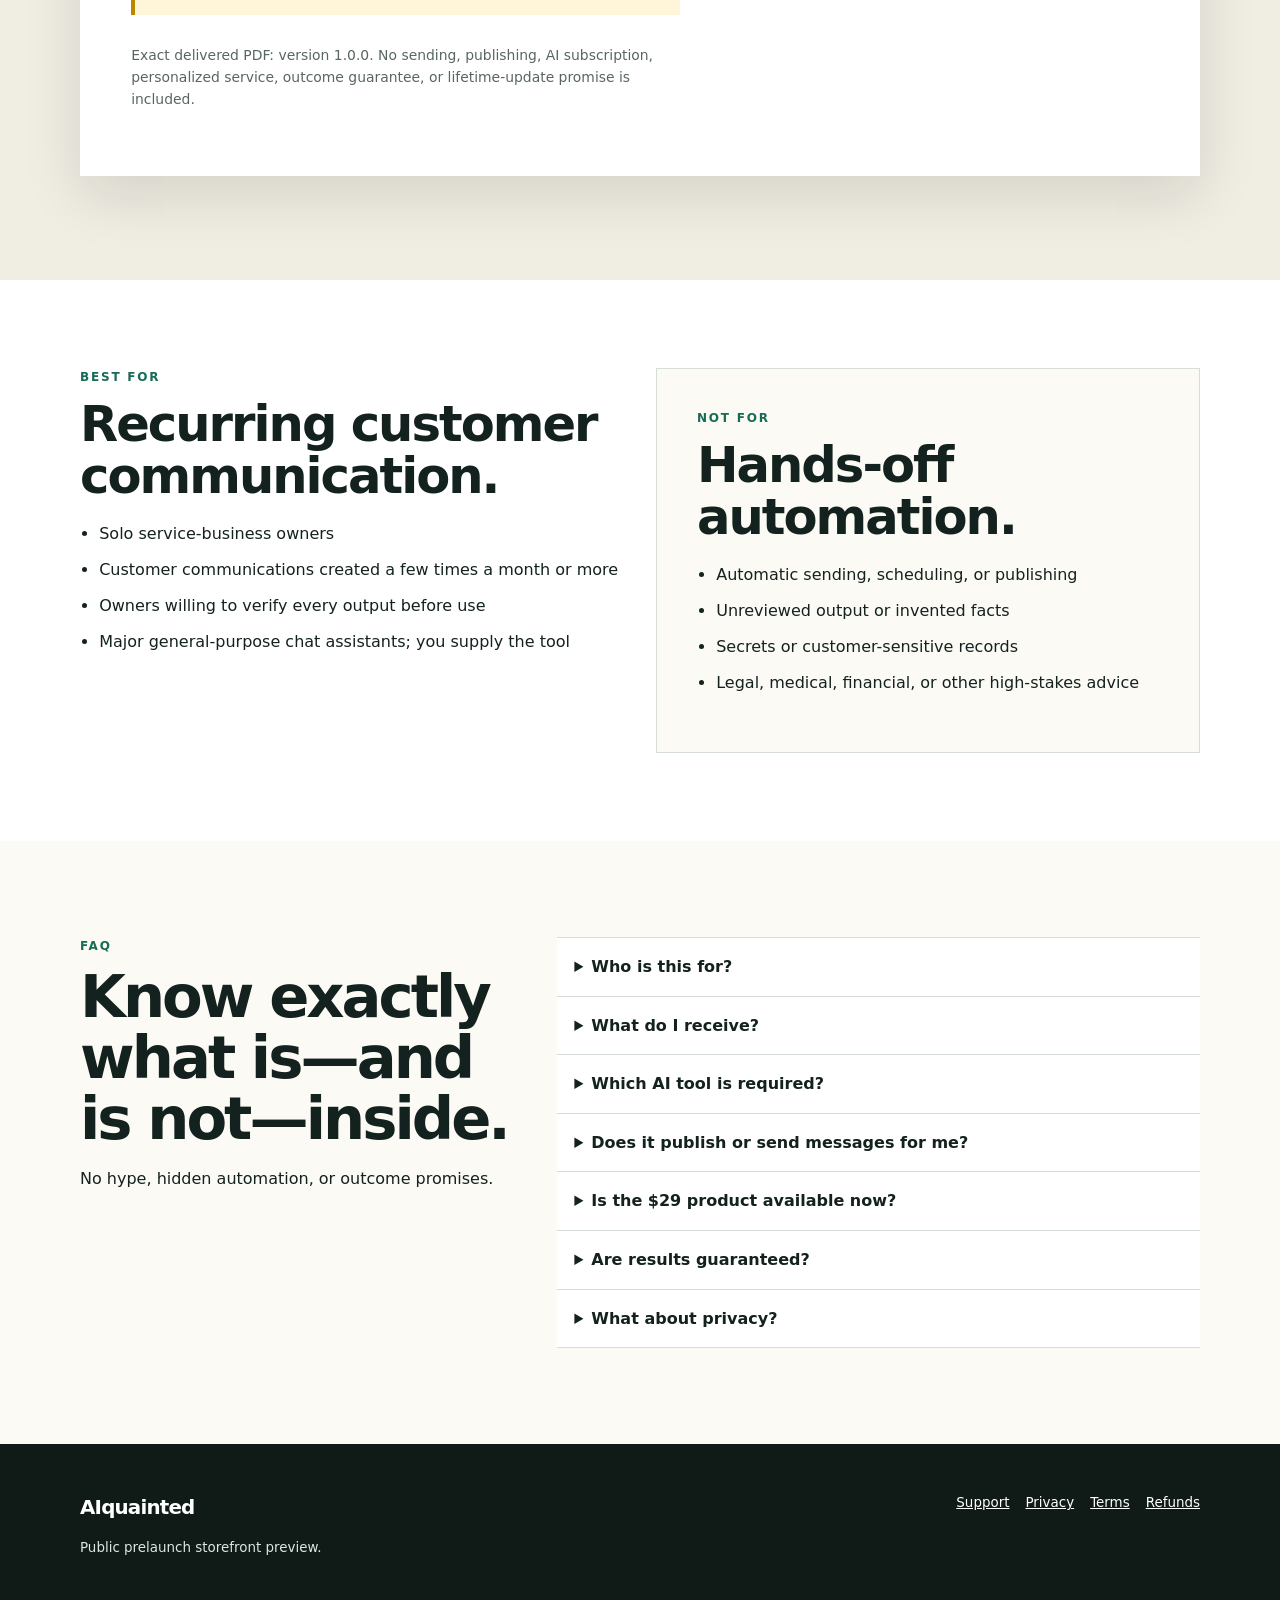
==== commit d722efb3: "Refine value proof and transformation UX" ====
--- a/index.html
+++ b/index.html
@@ -1,10 +1,13 @@
 <!doctype html>
 <html lang="en"><head><meta charset="utf-8"><meta name="viewport" content="width=device-width,initial-scale=1"><meta name="description" content="A practical weekly customer-communication workflow for solo service-business owners."><meta name="robots" content="noindex,nofollow,noarchive"><title>AIquainted — Customer communication workflows for solo owners</title><link rel="stylesheet" href="assets/styles.css"><script defer src="assets/config.js"></script><script defer src="assets/site.js"></script></head><body><a class="skip" href="#main">Skip to content</a>
 <header class="site-header"><div class="wrap nav"><a class="brand" href="index.html" aria-label="AIquainted home">AI<span>quainted</span></a><nav aria-label="Primary"><ul><li><a href="#free">Free finder</a></li><li><a href="#sprint">$29 sprint</a></li><li><a href="#faq">FAQ</a></li><li><a class="button button-small" href="#free">Get the free finder</a></li></ul></nav></div></header>
-<main id="main"><section class="hero"><div class="wrap hero-grid"><div class="hero-copy"><p class="eyebrow">For solo service-business owners</p><h1>Better drafts begin with better inputs.</h1><p class="lede">Turn one verified weekly note into customer-ready drafts—then check the facts, voice, and privacy before anything goes out.</p><div class="actions"><a class="button" href="#free">Download the free finder</a><a class="text-link" href="#how">See the workflow <span aria-hidden="true">→</span></a></div><p class="note">Public prelaunch preview. Lead capture and checkout remain disabled until delivery, legal, support, privacy, and payment integrations are verified.</p></div><div class="hero-product" aria-label="Preview of The 15-Minute AI Workflow Finder"><div class="paper-stack"><img src="assets/images/workflow-finder-cover.png" width="1020" height="1320" alt="Cover of The 15-Minute AI Workflow Finder" decoding="async"></div><div class="product-tag"><strong>Free workbook</strong><span>4-page PDF · v1.0.0</span></div></div></div></section>
+<main id="main"><section class="hero"><div class="wrap hero-grid"><div class="hero-copy"><p class="eyebrow">For solo service-business owners</p><h1>Better drafts begin with better inputs.</h1><p class="lede">Turn one verified weekly note into customer-ready drafts—then check the facts, voice, and privacy before anything goes out.</p><ul class="proof-chips" aria-label="Product details"><li>4-page PDF</li><li>No email required</li><li>Tool-portable</li><li>Human approval</li></ul><div class="actions"><a class="button" href="#free">Download the free finder</a><a class="text-link" href="#how">See the workflow <span aria-hidden="true">→</span></a></div></div><div class="hero-product" aria-label="Preview of The 15-Minute AI Workflow Finder"><div class="paper-stack"><img src="assets/images/workflow-finder-cover.png" width="1020" height="1320" alt="Cover of The 15-Minute AI Workflow Finder" decoding="async"></div><div class="product-tag"><strong>Free workbook</strong><span>4-page PDF · v1.0.0</span></div></div></div></section>
+<div class="launch-notice"><div class="wrap"><strong>Prelaunch context:</strong> the free Finder is available now. Sprint checkout and lead capture remain disabled while delivery, legal, support, privacy, and payment integrations are verified.</div></div>
+<section class="transformation" aria-labelledby="transform-title"><div class="wrap"><div class="section-head centered"><p class="eyebrow">One note, a complete draft set</p><h2 id="transform-title">See the transformation before you run it.</h2></div><div class="transform-grid"><article class="source-card"><span class="card-label">Verified source note</span><strong>Weekly customer update</strong><p>Audience · approved facts · dates · terms · call to action</p><small>Redacted inputs only</small></article><div class="flow-arrow" aria-hidden="true">→</div><div class="output-set" aria-label="Draft output set"><span>Email or promotion</span><span>3 short variants</span><span>5 reply starters</span><span>FAQ update</span><span>Review responses</span></div></div><div class="gate-strip" aria-label="Human review gates"><div><strong>Facts</strong><span>Names, dates, prices, links</span></div><div><strong>Voice</strong><span>Tone and approved language</span></div><div><strong>Privacy</strong><span>No secrets or customer-sensitive data</span></div><div class="gate-final"><strong>Human approval</strong><span>Correct, approve, or stop</span></div></div><p class="synthetic-note">Illustrative structure only. The workflow uses your redacted, verified source notes and does not send or publish content.</p></div></section>
 <section class="benefits" aria-labelledby="benefit-title"><div class="wrap"><div class="section-head compact"><p class="eyebrow">A controlled starting point</p><h2 id="benefit-title">Useful structure, without handing over the wheel.</h2></div><div class="cards"><article class="card"><div class="icon" aria-hidden="true"><svg viewBox="0 0 24 24"><path d="M4 6.5h16M4 12h10M4 17.5h7"/></svg></div><h3>Start with facts</h3><p>Build from a redacted, verified source note—not a blank prompt.</p></article><article class="card"><div class="icon" aria-hidden="true"><svg viewBox="0 0 24 24"><path d="m5 12 4 4L19 6"/></svg></div><h3>Review every draft</h3><p>Check names, dates, prices, links, privacy, and voice before use.</p></article><article class="card"><div class="icon" aria-hidden="true"><svg viewBox="0 0 24 24"><path d="M12 3 4.5 6v5.5c0 4.5 3 7.8 7.5 9.5 4.5-1.7 7.5-5 7.5-9.5V6L12 3Z"/><path d="m9 12 2 2 4-4"/></svg></div><h3>Keep approval human</h3><p>AI drafts. You verify, correct, and approve every customer-facing output.</p></article></div></div></section>
 <section id="free" class="free-offer"><div class="wrap offer-grid"><div class="spread" aria-label="Workbook page previews"><img class="page back" src="assets/images/workflow-finder-page-2.png" width="935" height="1210" alt="Task inventory page from the Workflow Finder" loading="lazy" decoding="async"><img class="page front" src="assets/images/workflow-finder-page-4.png" width="935" height="1210" alt="Controlled first-test page from the Workflow Finder" loading="lazy" decoding="async"></div><div><p class="eyebrow">Available now · free</p><h2>The 15-Minute AI Workflow Finder</h2><p class="section-lede">Choose the first recurring customer-communication task worth improving—without starting with a giant prompt library.</p><ul class="feature-list"><li><span aria-hidden="true">01</span><div><strong>Inventory the work</strong><small>List tasks you already repeat.</small></div></li><li><span aria-hidden="true">02</span><div><strong>Score safe candidates</strong><small>Compare frequency, time, repeatability, and risk.</small></div></li><li><span aria-hidden="true">03</span><div><strong>Run one controlled test</strong><small>Use verified notes and a human review checklist.</small></div></li></ul><a class="button" href="downloads/The-15-Minute-AI-Workflow-Finder-v1.0.0.pdf" download data-event="lead_delivery">Download the free workbook</a><p class="note">No email required. Exact deliverable: 4-page PDF, version 1.0.0.</p></div></div></section>
 <section id="how" class="workflow-section"><div class="wrap"><div class="section-head centered"><p class="eyebrow">How it works</p><h2>From source note to approved message.</h2><p>The workflow defines what AI may use, what it must not invent, and where a human must check the work.</p></div><img class="workflow-diagram" src="assets/images/workflow.svg" width="1120" height="260" alt="Four-step workflow: verified inputs, controlled drafts, fact voice and privacy review, then human approval" loading="lazy"></div></section>
 <section id="sprint" class="product"><div class="wrap product-box"><div class="sprint-copy"><p class="eyebrow">Paid starter · planned price $29</p><h2>Weekly Customer Communication Sprint</h2><p class="section-lede">Turn one verified weekly source note into a reviewed set of customer-communication drafts using a portable, plain-language workflow.</p><div class="mini-grid"><div><strong>7</strong><span>workflow cards</span></div><div><strong>2</strong><span>synthetic examples</span></div><div><strong>1</strong><span>final approval sheet</span></div></div><ul class="checklist"><li>Verified source-note intake and brand-voice sheets</li><li>Email, short variants, reply starters, FAQ, and review-response workflows</li><li>Fact, voice, privacy, and human-approval checks</li></ul><div class="disabled-panel"><span class="status">Checkout disabled</span><p><strong>Planned one-time price: $29.</strong> Availability begins only after product rights, customer terms, support, checkout, delivery, and a real test purchase/refund are approved and verified.</p><a class="button" href="#" aria-disabled="true" data-event="checkout_start">Checkout unavailable</a></div><p class="note">Exact delivered PDF: version 1.0.0. No sending, publishing, AI subscription, personalized service, outcome guarantee, or lifetime-update promise is included.</p></div><div class="sprint-preview" aria-label="Preview of the Weekly Customer Communication Sprint"><img class="sprint-cover" src="assets/images/communication-sprint-cover.png" width="1020" height="1320" alt="Cover of the Weekly Customer Communication Sprint" loading="lazy"><img class="sprint-page" src="assets/images/communication-sprint-workflow.png" width="935" height="1210" alt="Final fact, voice, and privacy review workflow card" loading="lazy"></div></div></section>
+<section class="fit"><div class="wrap fit-grid"><div><p class="eyebrow">Best for</p><h2>Recurring customer communication.</h2><ul class="fit-list"><li>Solo service-business owners</li><li>Customer communications created a few times a month or more</li><li>Owners willing to verify every output before use</li><li>Major general-purpose chat assistants; you supply the tool</li></ul></div><div class="not-for"><p class="eyebrow">Not for</p><h2>Hands-off automation.</h2><ul class="fit-list"><li>Automatic sending, scheduling, or publishing</li><li>Unreviewed output or invented facts</li><li>Secrets or customer-sensitive records</li><li>Legal, medical, financial, or other high-stakes advice</li></ul></div></div></section>
 <section id="faq" class="faq"><div class="wrap faq-grid"><div class="section-head"><p class="eyebrow">FAQ</p><h2>Know exactly what is—and is not—inside.</h2><p>No hype, hidden automation, or outcome promises.</p></div><div><details><summary>Who is this for?</summary><p>Solo service-business owners who create customer communications at least a few times a month and want a more repeatable AI-assisted process.</p></details><details><summary>What do I receive?</summary><p>The free Finder is a 4-page PDF. The paid Sprint is a versioned PDF containing two setup sheets, 7 workflow cards, 2 synthetic examples, and final review instructions.</p></details><details><summary>Which AI tool is required?</summary><p>No specific brand is required. The copy/paste workflows are designed for major general-purpose chat assistants. You provide your own tool and must check its current data controls.</p></details><details><summary>Does it publish or send messages for me?</summary><p>No. It creates a controlled drafting and review process. A human must verify and approve every customer-facing output.</p></details><details><summary>Is the $29 product available now?</summary><p>No. $29 is the planned initial test price. Checkout and lead capture are disabled until legal terms, support, delivery, payment, privacy, and end-to-end testing are complete.</p></details><details><summary>Are results guaranteed?</summary><p>No. AI output varies and can be incorrect. The package includes review steps but does not guarantee time savings, sales, accuracy, or other business outcomes.</p></details><details><summary>What about privacy?</summary><p>Do not paste secrets or customer-sensitive information. Use redacted placeholders and review the chosen provider’s current data settings and policies.</p></details></div></div></section></main>
 <footer class="site-footer"><div class="wrap footer-grid"><div><a class="brand footer-brand" href="index.html">AIquainted</a><p class="small">Public prelaunch storefront preview.</p></div><div class="footer-links small"><a href="support.html">Support</a><a href="privacy.html">Privacy</a><a href="terms.html">Terms</a><a href="refunds.html">Refunds</a></div></div></footer></body></html>
--- a/assets/styles.css
+++ b/assets/styles.css
@@ -1 +1,3 @@
 :root{--ink:#14221f;--muted:#586661;--paper:#fbfaf5;--cream:#f0ede2;--green:#176b57;--green-dark:#0d4d40;--lime:#dff36b;--line:#d7ddd7;--white:#fff;--warm:#fff5d8;--shadow:0 20px 55px rgba(20,34,31,.12);font-family:Inter,ui-sans-serif,system-ui,-apple-system,BlinkMacSystemFont,"Segoe UI",sans-serif;color:var(--ink);background:var(--paper);font-synthesis:none}*{box-sizing:border-box}html{scroll-behavior:smooth}body{margin:0;line-height:1.6}img{display:block;max-width:100%;height:auto}a{color:var(--green-dark)}a:focus-visible,summary:focus-visible{outline:3px solid #b47b00;outline-offset:4px}.skip{position:absolute;left:-9999px}.skip:focus{left:1rem;top:1rem;background:#fff;padding:.7rem;z-index:99}.wrap{width:min(1120px,calc(100% - 2rem));margin:auto}.site-header{position:sticky;top:0;z-index:20;background:rgba(251,250,245,.96);border-bottom:1px solid var(--line);backdrop-filter:blur(12px)}.nav{min-height:70px;display:flex;align-items:center;justify-content:space-between;gap:1rem}.brand{font-size:1.24rem;font-weight:900;text-decoration:none;color:var(--ink);letter-spacing:-.04em}.brand span{color:var(--green)}nav ul{display:flex;align-items:center;gap:1.25rem;list-style:none;margin:0;padding:0}nav a{text-decoration:none;font-weight:750;font-size:.9rem}.button{display:inline-flex;align-items:center;justify-content:center;border-radius:999px;padding:.88rem 1.25rem;background:var(--green);color:#fff;text-decoration:none;font-weight:850;border:2px solid var(--green);line-height:1.2}.button:hover{background:var(--green-dark);border-color:var(--green-dark)}.button-small{padding:.62rem 1rem}.button[aria-disabled=true]{background:#68736f;border-color:#68736f;cursor:not-allowed}.hero{padding:5.5rem 0 5rem;background:#fff}.hero-grid{display:grid;gap:4rem;align-items:center}.hero-copy{max-width:720px}.eyebrow{color:var(--green);font-size:.75rem;letter-spacing:.15em;text-transform:uppercase;font-weight:900;margin:0 0 .7rem}.hero h1{font-size:clamp(3rem,7vw,6rem);line-height:.93;letter-spacing:-.066em;margin:0 0 1.35rem;max-width:830px}.lede,.section-lede{font-size:clamp(1.08rem,2vw,1.28rem);color:var(--muted);max-width:690px}.actions{display:flex;align-items:center;flex-wrap:wrap;gap:1.25rem;margin:1.8rem 0}.text-link{font-weight:850;text-decoration:none;border-bottom:2px solid var(--lime)}.note{font-size:.87rem;color:var(--muted);max-width:760px}.hero-product{position:relative;max-width:390px;margin:auto}.paper-stack{position:relative;background:var(--cream);padding:18px;border:1px solid var(--line);box-shadow:var(--shadow);transform:rotate(1.5deg)}.paper-stack:before{content:"";position:absolute;inset:10px -10px -10px 10px;background:#fff;border:1px solid var(--line);z-index:-1}.product-tag{position:absolute;left:-25px;bottom:28px;background:var(--green-dark);color:white;padding:.8rem 1rem;box-shadow:0 10px 30px rgba(20,34,31,.18)}.product-tag strong,.product-tag span{display:block}.product-tag span{font-size:.78rem;color:#dbe9e4}.benefits{padding:5rem 0;background:var(--paper)}.section-head{max-width:720px;margin-bottom:2.3rem}.section-head.compact h2{max-width:650px}.section-head h2,.free-offer h2,.product h2{font-size:clamp(2.2rem,5vw,3.7rem);line-height:1.03;letter-spacing:-.05em;margin:.2rem 0 1rem}.cards{display:grid;gap:1rem}.card{background:#fff;border:1px solid var(--line);padding:1.5rem;min-height:220px}.card h3{font-size:1.2rem;margin:1.3rem 0 .45rem}.card p{color:var(--muted);margin:0}.icon{width:48px;height:48px;background:var(--warm);display:grid;place-items:center}.icon svg{width:25px;fill:none;stroke:var(--green-dark);stroke-width:1.8;stroke-linecap:round;stroke-linejoin:round}.free-offer{padding:6.5rem 0;background:#fff}.offer-grid{display:grid;gap:4rem;align-items:center}.spread{position:relative;min-height:565px;max-width:525px;margin:auto;width:100%}.spread .page{position:absolute;width:60%;border:1px solid var(--line);box-shadow:var(--shadow)}.spread .back{left:3%;top:7%;transform:rotate(-6deg)}.spread .front{right:2%;top:0;transform:rotate(5deg)}.feature-list{list-style:none;padding:0;margin:1.8rem 0 2rem;border-top:1px solid var(--line)}.feature-list li{display:flex;gap:1rem;padding:1rem 0;border-bottom:1px solid var(--line)}.feature-list li>span{font-weight:900;color:var(--green);font-size:.78rem}.feature-list strong,.feature-list small{display:block}.feature-list small{color:var(--muted)}.workflow-section{padding:6rem 0;background:var(--green-dark);color:#f7fff8}.workflow-section .eyebrow{color:var(--lime)}.workflow-section .section-head p:not(.eyebrow){color:#d7e6e0}.centered{text-align:center;margin:0 auto 2.5rem}.workflow-diagram{width:100%;background:#f8fbf9;border:1px solid #446f64}.product{padding:6.5rem 0;background:var(--cream)}.product-box{display:grid;gap:4rem;background:#fff;padding:clamp(1.4rem,4vw,3.5rem);box-shadow:var(--shadow);overflow:hidden}.mini-grid{display:grid;grid-template-columns:repeat(3,1fr);border:1px solid var(--line);margin:1.8rem 0}.mini-grid div{padding:1rem;border-right:1px solid var(--line)}.mini-grid div:last-child{border:0}.mini-grid strong,.mini-grid span{display:block}.mini-grid strong{font-size:1.7rem;color:var(--green)}.mini-grid span{font-size:.78rem;color:var(--muted)}.checklist{padding-left:1.25rem}.checklist li{margin:.65rem 0}.disabled-panel{background:var(--warm);border-left:4px solid #bd8600;padding:1.1rem 1.2rem;margin:1.8rem 0}.status{display:inline-block;color:#604500;font-size:.7rem;font-weight:900;letter-spacing:.1em;text-transform:uppercase}.disabled-panel .button{margin-top:.25rem}.sprint-preview{position:relative;min-height:610px;align-self:center}.sprint-preview img{position:absolute;width:70%;border:1px solid var(--line);box-shadow:var(--shadow)}.sprint-cover{left:0;top:0;transform:rotate(-3deg)}.sprint-page{right:-5%;top:17%;transform:rotate(4deg)}.faq{padding:6rem 0;background:var(--paper)}.faq-grid{display:grid;gap:3rem}.faq details{background:#fff;border-top:1px solid var(--line);padding:1rem 1.1rem}.faq details:last-child{border-bottom:1px solid var(--line)}.faq summary{font-weight:850;cursor:pointer}.faq details p{color:var(--muted)}.site-footer{background:#101b18;color:#dbe7e2;padding:3rem 0}.footer-brand,.site-footer a{color:#fff}.footer-grid{display:grid;gap:1.5rem}.footer-links{display:flex;flex-wrap:wrap;gap:1rem}.small{font-size:.84rem}.page{padding:4rem 0;min-height:65vh}.prose{max-width:780px}.prose h2{margin-top:2rem}.callout{border-left:5px solid var(--lime);background:#f4f7e4;padding:1rem 1.2rem}.visually-hidden{position:absolute;width:1px;height:1px;padding:0;margin:-1px;overflow:hidden;clip:rect(0,0,0,0);white-space:nowrap;border:0}@media(min-width:760px){.hero-grid{grid-template-columns:minmax(0,1.3fr) minmax(280px,.7fr)}.cards{grid-template-columns:repeat(3,1fr)}.offer-grid{grid-template-columns:1fr 1fr}.product-box{grid-template-columns:1.15fr .85fr}.faq-grid{grid-template-columns:.8fr 1.2fr}.footer-grid{grid-template-columns:1fr auto;align-items:start}}@media(max-width:759px){nav ul li:not(:last-child){display:none}.hero{padding:3.8rem 0 4rem}.hero-grid{gap:3rem}.hero h1{font-size:clamp(3rem,14vw,4.3rem)}.hero-product{width:82%}.product-tag{left:-12px}.benefits,.free-offer,.workflow-section,.product,.faq{padding:4.5rem 0}.spread{min-height:450px}.offer-grid{gap:2.5rem}.workflow-diagram{min-height:360px;object-fit:cover;object-position:left}.mini-grid{grid-template-columns:1fr}.mini-grid div{border-right:0;border-bottom:1px solid var(--line)}.sprint-preview{min-height:470px;margin-top:1rem}.sprint-preview img{width:68%}.button:not(.button-small){width:100%;text-align:center}.actions .text-link{margin:auto}}@media(max-width:420px){.wrap{width:min(100% - 1.25rem,1120px)}.nav{min-height:64px}.button-small{font-size:.78rem;padding:.55rem .75rem}.hero h1{font-size:3.25rem}.spread{min-height:390px}.sprint-preview{min-height:420px}}@media(prefers-reduced-motion:reduce){html{scroll-behavior:auto}}
+
+.proof-chips{display:flex;flex-wrap:wrap;gap:.5rem;list-style:none;padding:0;margin:1.35rem 0}.proof-chips li{border:1px solid var(--line);background:var(--paper);padding:.38rem .7rem;font-size:.78rem;font-weight:800}.launch-notice{background:var(--warm);border-block:1px solid #e2d39f;padding:.7rem 0;color:#5b4b1f;font-size:.82rem}.transformation{padding:5.5rem 0;background:#fff}.transform-grid{display:grid;grid-template-columns:1fr auto 1.5fr;gap:1.2rem;align-items:center;max-width:940px;margin:auto}.source-card{border:2px solid #9bbcb1;background:#e8f2ee;padding:1.25rem;min-height:190px;display:flex;flex-direction:column;justify-content:center}.source-card strong{font-size:1.15rem;margin:.45rem 0}.source-card p,.source-card small{color:var(--muted);margin:.25rem 0}.card-label{font-size:.7rem;letter-spacing:.12em;text-transform:uppercase;font-weight:900;color:var(--green)}.flow-arrow{font-size:2rem;color:var(--green);font-weight:900}.output-set{display:grid;grid-template-columns:repeat(2,1fr);gap:.65rem}.output-set span{background:var(--paper);border:1px solid var(--line);border-left:4px solid var(--green);padding:.8rem;font-size:.88rem;font-weight:800}.gate-strip{display:grid;grid-template-columns:repeat(4,1fr);max-width:940px;margin:1.2rem auto 0;border:1px solid var(--line)}.gate-strip div{padding:.9rem;border-right:1px solid var(--line)}.gate-strip div:last-child{border:0}.gate-strip strong,.gate-strip span{display:block}.gate-strip strong{color:var(--green)}.gate-strip span{font-size:.72rem;color:var(--muted)}.gate-strip .gate-final{background:var(--green-dark)}.gate-strip .gate-final strong{color:var(--lime)}.gate-strip .gate-final span{color:#d7e6e0}.synthetic-note{text-align:center;font-size:.78rem;color:var(--muted)}.fit{padding:5.5rem 0;background:#fff}.fit-grid{display:grid;gap:2rem}.fit h2{font-size:clamp(2rem,4vw,3.1rem);line-height:1.05;letter-spacing:-.04em;margin:.2rem 0 1.2rem}.not-for{background:var(--paper);border:1px solid var(--line);padding:clamp(1.4rem,4vw,2.5rem)}.fit-list{padding-left:1.2rem}.fit-list li{margin:.65rem 0}@media(min-width:760px){.fit-grid{grid-template-columns:1fr 1fr;align-items:start}}@media(max-width:759px){.hero{padding-bottom:2.7rem}.proof-chips{margin:1rem 0}.proof-chips li{font-size:.72rem}.hero-grid{gap:2rem}.hero-product{width:70%}.transformation,.fit{padding:4.5rem 0}.transform-grid{grid-template-columns:1fr}.flow-arrow{transform:rotate(90deg);text-align:center;line-height:1}.gate-strip{grid-template-columns:1fr 1fr}.gate-strip div{border-bottom:1px solid var(--line)}.gate-strip div:nth-child(2){border-right:0}.gate-strip div:nth-last-child(-n+2){border-bottom:0}.output-set span{font-size:.8rem}}@media(max-width:420px){.hero{padding-top:2.6rem}.hero h1{font-size:3rem}.lede{font-size:1rem}.hero-product{width:66%}.product-tag{bottom:14px}.actions{margin:1.25rem 0}}
